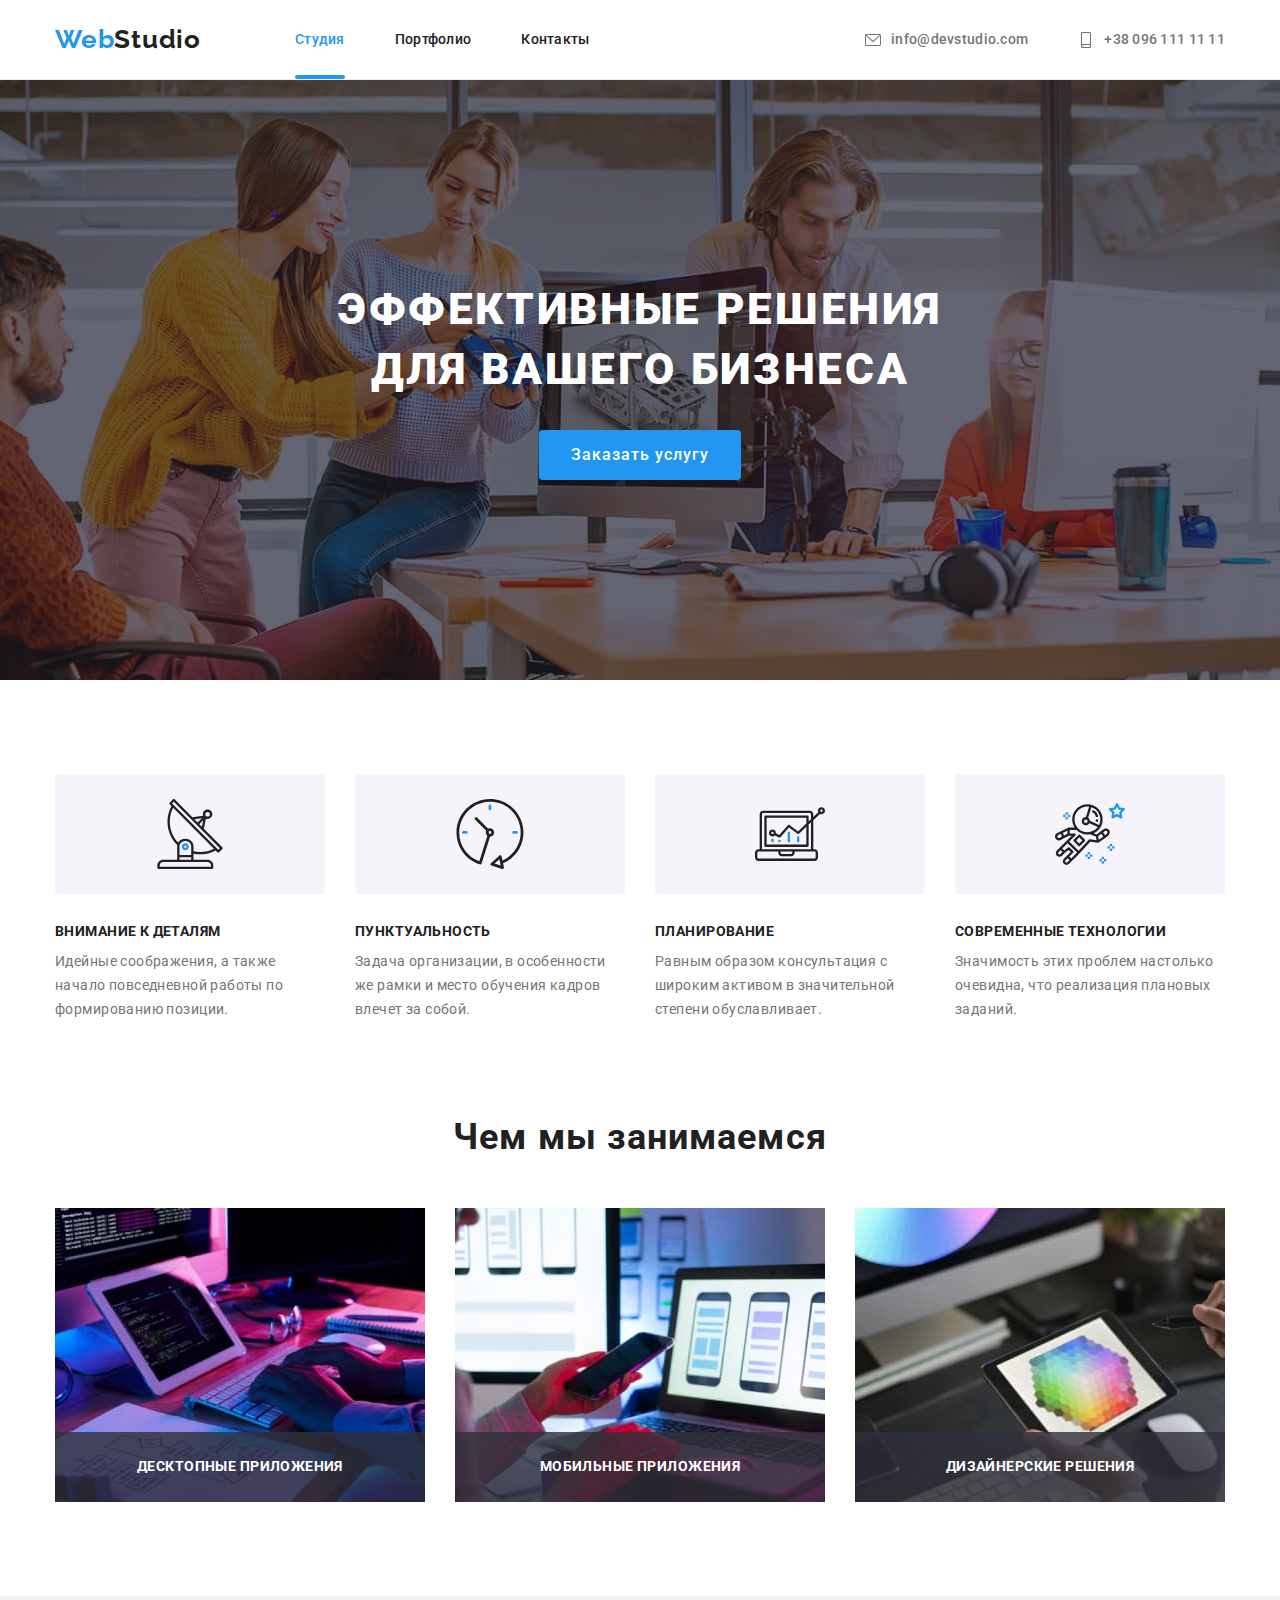
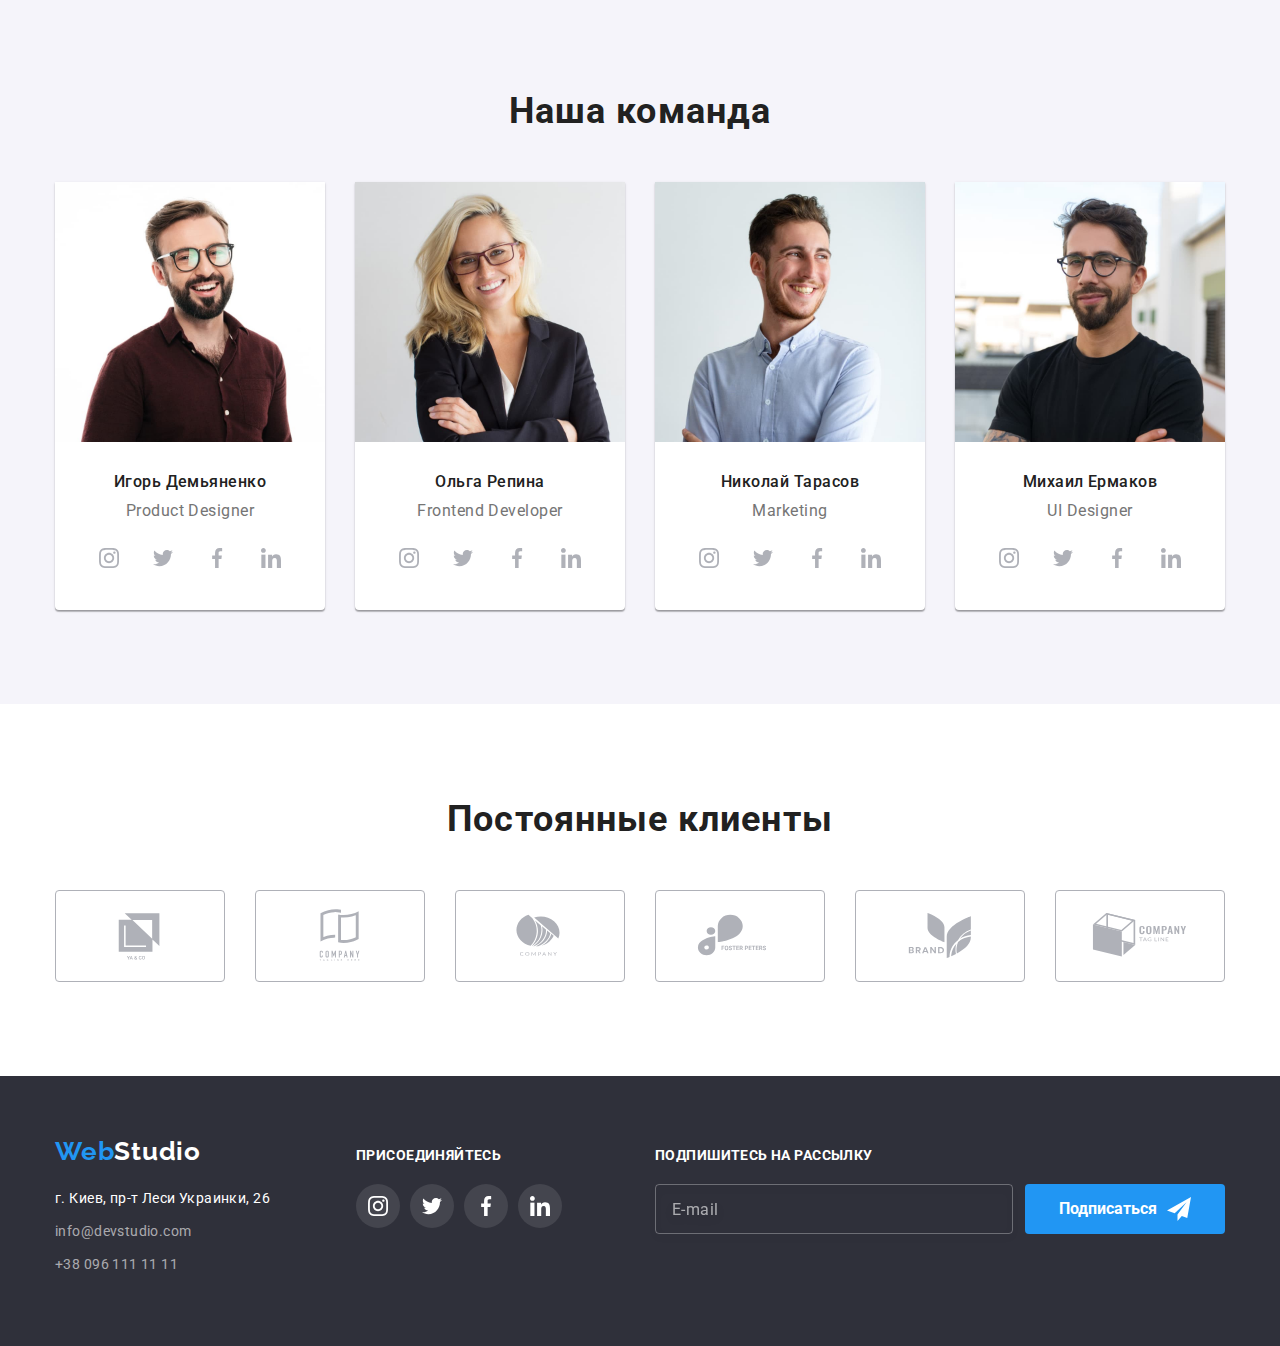
==== index.html @ 705cccad "1" ====
<!DOCTYPE html>
<html lang="ru">
<head>
    <meta charset="UTF-8">
    <meta http-equiv="X-UA-Compatible" content="IE=edge">
    <meta name="viewport" content="width=device-width, initial-scale=1.0">
    <title>Студия</title>
    <link rel="preconnect" href="https://fonts.googleapis.com">
    <link rel="preconnect" href="https://fonts.gstatic.com" crossorigin>
    <link href="https://fonts.googleapis.com/css2?family=Raleway:wght@700&family=Roboto:wght@400;500;700;900&display=swap"
        rel="stylesheet">
        <link rel="stylesheet" href="https://cdnjs.cloudflare.com/ajax/libs/modern-normalize/1.1.0/modern-normalize.css"
            integrity="sha512-Y0MM+V6ymRKN2zStTqzQ227DWhhp4Mzdo6gnlRnuaNCbc+YN/ZH0sBCLTM4M0oSy9c9VKiCvd4Jk44aCLrNS5Q=="
            crossorigin="anonymous" referrerpolicy="no-referrer" />
            <link rel="stylesheet" href="https://cdnjs.cloudflare.com/ajax/libs/animate.css/4.1.1/animate.min.css" />
    <link rel="stylesheet" href="./css/styles.css">
</head>
<body>

 <header>
         <div class="container header-container">
         <div class="header-logo-flx animate__animated animate__rubberBand">
    <a class="header-logo" href="index.html">Web<span class="logo-color-dark">Studio</span></a>
    </div>
    <nav class="header-nav">
     <ul class="menu-list">
  <li class="menu-item">
    <a class="menu-link current" href="index.html">Студия</a>
</li>
<li class="menu-item">
    <a class="menu-link" href="portfolio.html">Портфолио</a>
</li>
<li class="menu-item">
    <a class="menu-link" href="#contacts">Контакты</a>
</li>
</ul>
</nav>

<ul class="contacts-list">
    <li class="contacts-item">
               <a class="contacts-link" href="mailto:info@devstudio.com">
            <svg class="contacts-icon" width="16" height="16">
                <use href="./images/sprite.svg#icon-envelope">
                </use>
            </svg>info@devstudio.com</a></li>
            
    <li class="contacts-item">
        <a class="contacts-link" href="tel:+380961111111">
            <svg class="contacts-icon" width="16" height="16">
                <use href="./images/sprite.svg#icon-smartphone">
                </use>
            </svg>+38 096 111 11 11</a></li>
            
</ul>
</div>      
 </header>   

 <main>
     <section class="solutions">
         <div class="container">
         
         <h1 class="slogan slogan-location">Эффективные решения для вашего бизнеса</h1>
         <button class="index-btn btn"  type="button" data-modal-open>Заказать услугу</button>
    </div>
     </section>
     <section class="section">
         <div class="container">
         <h2 class="advant-title title visually-hidden">Наши преимущества</h2>
         <ul class="advant-list">
             <li class="advant-item between-item">
                 <div class="advant-logo">
                <svg class="advant-icon" width="70" height="70">
                    <use href="./images/sprite.svg#icon-antenna">
                    </use>
                </svg>
                </div>
                 <h3 class="advant-pre-title">Внимание к деталям</h3>
                 <p class="advant-about-text">Идейные соображения, а также начало повседневной работы по формированию позиции.</p>
            </li>
                     <li class="advant-item between-item">
                        <div class="advant-logo">
                            <svg class="advant-icon" width="70" height="70">
                                <use href="./images/sprite.svg#icon-clock">
                                </use>
                            </svg>
                        </div>
                <h3 class="advant-pre-title">Пунктуальность</h3>
                <p class="advant-about-text">Задача организации, в особенности же рамки и место обучения кадров влечет за собой.</p>
            </li>
                  <li class="advant-item between-item">
                    <div class="advant-logo">
                        <svg class="advant-icon" width="70" height="70">
                            <use href="./images/sprite.svg#icon-diagram">
                            </use>
                        </svg>
                    </div>
                <h3 class="advant-pre-title">Планирование</h3>
                <p class="advant-about-text">Равным образом консультация с широким активом в значительной степени обуславливает.</p>
            </li>
                    <li class="advant-item between-item">
                        <div class="advant-logo">
                            <svg class="advant-icon" width="70" height="70">
                                <use href="./images/sprite.svg#icon-astronaut">
                                </use>
                            </svg>
                        </div>
                <h3 class="advant-pre-title">Современные технологии</h3>
                <p class="advant-about-text">Значимость этих проблем настолько очевидна, что реализация плановых заданий.</p>
            </li>
        </ul>
        </div>
     </section>
     <section class="section about">
         <div class="container">
         <h2 class="about-title title">Чем мы занимаемся</h2>
         <ul class="about-list">
        <li class="about-item">
            <div class="about-item-photo">
        <img src="./images/planshet-temniy.jpg" alt="фото1" width="370" height="294">
        <p class="about-item-text">Десктопные приложения</p>
        </div>
            </li>
            <li class="about-item">
                <div class="about-item-photo">
                <img src="./images/nout-telefon.jpg" alt="фото2" width="370" height="294">
                <p class="about-item-text">Мобильные приложения</p>
                </div>
            </li>
            <li class="about-item">
                <div class="about-item-photo">
                <img src="./images/planshet-cvetnoy.jpg" alt="фото3" width="370" height="294">
                <p class="about-item-text">Дизайнерские решения</p>
                </div>
            </li>
   </ul>
</div>
     </section>
     <section class="section team">
         <div class="container">
         <h2 class="title">Наша команда</h2>
         <ul class="team-list">
             <li class="team-item between-item">
                 <img src="./images/igor-demyanenko.jpg" alt="менеджер" width="270" height="260">
                 <div class="team-item-description">
                 <h3 class="manager-name-item">Игорь Демьяненко</h3>
                 <p class="manager-spec-item" lang= en>Product Designer</p>
                 <ul class="team-social social-list">
                   <li class="social-item">
                       <a href="" class="social-link">
                           <svg class="social-icon" width="20" height="20" >
                               <use href= "./images/sprite.svg#icon-instagram">
                               </use>
                           </svg>
                       </a>
                   </li>  
                <li class="social-item">
                    <a href="" class="social-link">
                        <svg class="social-icon" width="20" height="20" >
                            <use href="./images/sprite.svg#icon-twitter">
                            </use>
                        </svg>
                    </a>
                </li>
                <li class="social-item">
                    <a href="" class="social-link">
                        <svg class="social-icon" width="20" height="20">
                            <use href="./images/sprite.svg#icon-facebook">
                            </use>
                        </svg>
                    </a>
                </li>
                <li class="social-item">
                    <a href="" class="social-link">
                        <svg class="social-icon" width="20" height="20">
                            <use href="./images/sprite.svg#icon-linkedin">
                            </use>
                        </svg>
                    </a>
                </li>
                 </ul>
                </div>
             </li>
            <li class="team-item between-item">
                <img src="./images/olga-repina.jpg" alt="менеджер" width="270" height="260">
                <div class="team-item-description">
                <h3 class="manager-name-item">Ольга Репина</h3>
                <p class="manager-spec-item" lang=en>Frontend Developer</p>
                <ul class="team-social social-list">
                    <li class="social-item">
                        <a href="" class="social-link">
                            <svg class="social-icon" width="20" height="20">
                                <use href="./images/sprite.svg#icon-instagram">
                                </use>
                            </svg>
                        </a>
                    </li>
                    <li class="social-item">
                        <a href="" class="social-link">
                            <svg class="social-icon" width="20" height="20">
                                <use href="./images/sprite.svg#icon-twitter">
                                </use>
                            </svg>
                        </a>
                    </li>
                    <li class="social-item">
                        <a href="" class="social-link">
                            <svg class="social-icon" width="20" height="20">
                                <use href="./images/sprite.svg#icon-facebook">
                                </use>
                            </svg>
                        </a>
                    </li>
                    <li class="social-item">
                        <a href="" class="social-link">
                            <svg class="social-icon" width="20" height="20">
                                <use href="./images/sprite.svg#icon-linkedin">
                                </use>
                            </svg>
                        </a>
                    </li>
                </ul>
                </div>
            </li>
            <li class="team-item between-item">
                <img src="./images/nikolai-tarasov.jpg" alt="менеджер" width="270" height="260">
                <div class="team-item-description">
                <h3 class="manager-name-item">Николай Тарасов</h3>
                <p class="manager-spec-item" lang=en>Marketing</p>
                <ul class="team-social social-list">
                    <li class="social-item">
                        <a href="" class="social-link">
                            <svg class="social-icon" width="20" height="20">
                                <use href="./images/sprite.svg#icon-instagram">
                                </use>
                            </svg>
                        </a>
                    </li>
                    <li class="social-item">
                        <a href="" class="social-link">
                            <svg class="social-icon" width="20" height="20">
                                <use href="./images/sprite.svg#icon-twitter">
                                </use>
                            </svg>
                        </a>
                    </li>
                    <li class="social-item">
                        <a href="" class="social-link">
                            <svg class="social-icon" width="20" height="20">
                                <use href="./images/sprite.svg#icon-facebook">
                                </use>
                            </svg>
                        </a>
                    </li>
                    <li class="social-item">
                        <a href="" class="social-link">
                            <svg class="social-icon" width="20" height="20">
                                <use href="./images/sprite.svg#icon-linkedin">
                                </use>
                            </svg>
                        </a>
                    </li>
                </ul>
                </div>
            </li>
            <li class="team-item between-item">
                <img src="./images/mikhail-ermakov.jpg" alt="менеджер" width="270" height="260">
                <div class="team-item-description">
                <h3 class="manager-name-item">Михаил Ермаков</h3>
                <p class="manager-spec-item" lang=en>UI Designer</p>
                <ul class="team-social social-list">
                    <li class="social-item">
                        <a href="" class="social-link ">
                            <svg class="social-icon" width="20" height="20">
                                <use href="./images/sprite.svg#icon-instagram">
                                </use>
                            </svg>
                        </a>
                    </li>
                    <li class="social-item">
                        <a href="" class="social-link ">
                            <svg class="social-icon" width="20" height="20">
                                <use href="./images/sprite.svg#icon-twitter">
                                </use>
                            </svg>
                        </a>
                    </li>
                    <li class="social-item">
                        <a href="" class="social-link ">
                            <svg class="social-icon" width="20" height="20">
                                <use href="./images/sprite.svg#icon-facebook">
                                </use>
                            </svg>
                        </a>
                    </li>
                    <li class="social-item">
                        <a href="" class="social-link ">
                            <svg class="social-icon" width="20" height="20">
                                <use href="./images/sprite.svg#icon-linkedin">
                                </use>
                            </svg>
                        </a>
                    </li>
                </ul>
                </div>
            </li>
         </ul>
        </div>
     </section>
     <section class="section">
         <div class="container">
         <h2 class="permanent-clients">Постоянные клиенты</h2>
         <ul class="client-logo-list">
             <li class="clent-logo-item">
                 <a href="" class="client-link">
            <svg class="client-icon" width="106" height="60">
                <use href="./images/sprite.svg#icon-Logo-1">
                </use>
            </svg>
            </a>
             </li>
            <li class="clent-logo-item">
                <a href="" class="client-link">
                <svg class="client-icon" width="106" height="60">
                    <use href="./images/sprite.svg#icon-Logo-2">
                    </use>
                </svg>
                </a>
            </li>
            <li class="clent-logo-item">
                <a href="" class="client-link">
                <svg class="client-icon" width="106" height="60">
                    <use href="./images/sprite.svg#icon-Logo-3">
                    </use>
                </svg>
                </a>
            </li>
            <li class="clent-logo-item">
                <a href="" class="client-link">
                <svg class="client-icon" width="106" height="60">
                    <use href="./images/sprite.svg#icon-Logo-4">
                    </use>
                </svg>
                </a>
            </li>
            <li class="clent-logo-item">
                <a href="" class="client-link">
                <svg class="client-icon" width="106" height="60">
                    <use href="./images/sprite.svg#icon-Logo-5">
                    </use>
                </svg>
                </a>
            </li>
            <li class="clent-logo-item">
                <a href="" class="client-link">
                <svg class="client-icon" width="106" height="60">
                    <use href="./images/sprite.svg#icon-Logo-6">
                    </use>
                </svg>
                </a>
            </li>
         </ul>

        </div>
     </section>

     <footer class="footer-contacts" id="contacts">
         <div class="container sum">
             <div class="left">
                 <a class="header-logo" href="index.html">Web<span class="logo-color-light">Studio</span></a>
               
        <address>
        <ul class="footer-list">
             <li class="footer-between-item"><a class="footer-adr" href="">г. Киев, пр-т Леси Украинки, 26</a>
             </li>
             <li class="footer-between-item"><a class="footer-mail" href="mailto:info@devstudio.com">info@devstudio.com</a>
             </li>
             <li class="footer-between-item"><a class="footer-tel" href="tel:+380961111111">+38 096 111 11 11</a>
             </li>
             </ul>
            </address>
            </div>

            <div class="right">
                <h2 class="footer-connection">Присоединяйтесь</h2>
            <ul class="footer-social footer-social-list">
                <li class="social-item">
                    <a href="" class="footer-social-link">
                        <svg class="footer-social-icon" width="20" height="20">
                            <use href="./images/sprite.svg#icon-instagram">
                            </use>
                        </svg>
                    </a>
                </li>
                <li class="social-item">
                    <a href="" class="footer-social-link">
                        <svg class="footer-social-icon" width="20" height="20">
                            <use href="./images/sprite.svg#icon-twitter">
                            </use>
                        </svg>
                    </a>
                </li>
                <li class="social-item">
                    <a href="" class="footer-social-link">
                        <svg class="footer-social-icon" width="20" height="20">
                            <use href="./images/sprite.svg#icon-facebook">
                            </use>
                        </svg>
                    </a>
                </li>
                <li class="social-item">
                    <a href="" class="footer-social-link">
                        <svg class="footer-social-icon" width="20" height="20">
                            <use href="./images/sprite.svg#icon-linkedin">
                            </use>
                        </svg>
                    </a>
                </li>
            </ul>
        </div>
            
        
        
            <form action="" class="footer-form">
                <div class="footer-form-section">
                    <label class="footer-form-header" for="email">Подпишитесь на рассылку</label>
                    <input type="email" class="footer-form-input" name="email" id="email" placeholder="E-mail">
                </div>
                <button class="footer-form-button" type="submit">Подписаться</button>
            
                
            </form>
        
        
        </div>
        </footer>
        <div class="backdrop is-hidden" data-modal>
            <div class="modal">
                <button  type="button" class="modal-btn" data-modal-close>
                    <svg class="modal-close-icon" width="18" height="18">
                        <use href="./images/sprite.svg#icon-cross">
                        </use>
                    </svg>
                </button>
                <form action="" class="modal-form">
                    <p class="modal-form-head">Оставьте свои данные, мы вам перезвоним</p>
                    <label  class="modal-form-field">Имя
                        <span class="modal-form-item">
                            <input type="text" class="modal-form-input" name="user-name">
                            <svg class="modal-form-icon" width="18" height="18">
                                <use href="./images/sprite.svg#icon-person-form">
                                </use>
                            </svg>
                        </span>
                    </label>
                    <label  class="modal-form-field">Телефон
                        <span class="modal-form-item">                            
                        <input type="tel" class="modal-form-input" name="user-tel">
                        <svg class="modal-form-icon" width="18" height="18">
                            <use href="./images/sprite.svg#icon-phone-form">
                            </use>
                        </svg>
                        </span>
                    </label>
                    <label  class="modal-form-field">Почта
                        <span class="modal-form-item">                       
                        <input type="email" class="modal-form-input" name="user-email">
                        <svg class="modal-form-icon" width="18" height="18">
                            <use href="./images/sprite.svg#icon-email-form">
                            </use>
                        </svg>
                        </span>
                    </label>
                    <label  class="modal-form-field">Комментарий<textarea  class="modal-form-message" name="user-message" placeholder="Введите текст"></textarea>
                    </label>

                    <input type="checkbox" id="accept-policy" class="modal-form-chbox visually-hidden">
                    <label for="accept-policy" class="modal-form-chbox-label">Соглашаюсь с рассылкой и принимаю&nbsp<a href="#" class="">Условия договора</a> </label>

                    <button class="modal-form-button " type="submit">Отправить</button>
                    
                </form>
            </div>
        </div>
       
         </main>
<script src="./js/modal.js"></script>
</body>

</html>
---- css/styles.css ----
:root {
  --first-text-color: #212121;
  --second-text-color: #757575;
  --third-text-color: #ffffff;
  --accent-text-color: #2196f3;
}

p,
h1,
h2,
h3,
h4,
h5,
h6 {
  margin: 0;
}

ul {
  list-style: none;
  margin: 0;
  padding: 0;
}
a {
  text-decoration: none;
}
img {
  display: block;
  max-width: 100%;
  height: auto;
}
body {
  font-family: 'Roboto', sans-serif;
  color: var(--first-text-color);
}
address {
  margin-top: 20px;
  font-style: normal;
}

header {
  width: 100%;
  height: 80px;
  border-bottom: 1px solid #ececec;
  display: flex;
}
.portfolio-dist {
  padding-bottom: 94px 0;
}
.container {
  width: 1200px;
  padding-left: 15px;
  padding-right: 15px;
  margin: 0 auto;
}
.section {
  padding: 94px 0;
}

.filtr-btn {
  background: #f5f4fa;
  border-radius: 4px;
}

.menu-link {
  font-weight: 500;
  font-size: 14px;
  line-height: 1.14;
  letter-spacing: 0.02em;
  color: inherit;
  position: relative;
  transition: color 250ms cubic-bezier(0.4, 0, 0.2, 1);
}
.current {
  color: var(--accent-text-color);
}
.menu-link.current::after {
  content: '';
  position: absolute;
  left: 0;
  bottom: -32px;
  display: block;
  width: 100%;
  height: 4px;
  border-radius: 2px;
  background-color: var(--accent-text-color);
}
.menu-link:hover,
.menu-link:focus {
  color: var(--accent-text-color);
}
.header-container {
  display: flex;
  align-items: center;
}
.header-logo-flx {
  display: flex;
  margin-right: 94px;
}

.header-logo {
  font-family: Raleway, sans-serif;
  font-weight: 700;
  font-size: 26px;
  line-height: 1.19;
  letter-spacing: 0.03em;
  color: var(--accent-text-color);
}
.logo-color-dark {
  color: var(--first-text-color);
}
.logo-color-light {
  color: var(--third-text-color);
}

.menu-list {
  display: flex;
}
.menu-item:not(:last-child) {
  margin-right: 50px;
}

.contacts-item:not(:last-child) {
  margin-right: 50px;
}

.contacts-icon {
  fill: var(--second-text-color);
  margin-right: 10px;
  transition: fill 250ms cubic-bezier(0.4, 0, 0.2, 1);
}

.contacts-list {
  display: flex;
  margin-left: auto;
}
.contacts-link {
  display: flex;
  align-items: center;
  font-weight: 500;
  font-size: 14px;
  line-height: 1.14;
  letter-spacing: 0.02em;

  color: var(--second-text-color);
  transition: color 250ms cubic-bezier(0.4, 0, 0.2, 1);
}
.contacts-link:hover,
.contacts-link:focus {
  color: var(--accent-text-color);
}
.contacts-link:hover .contacts-icon,
.contacts-link:focus .contacts-icon {
  fill: var(--accent-text-color);
}

.btn {
  font-family: inherit;
  font-weight: 500;
  font-size: 16px;
  line-height: 1.87;
  letter-spacing: 0.06em;
  cursor: pointer;
  border: transparent;
}

/* .btn:hover,
.btn:focus {
  color: var(--third-text-color);
  box-shadow: 0px 4px 4px rgba(0, 0, 0, 0.15);
} */

.solutions {
  margin-left: auto;
  margin-right: auto;
  max-width: 1600px;
  background-color: #2f303a;
  padding-top: 200px;
  padding-bottom: 200px;
  background-color: #2f303a;
  background-image: linear-gradient(
      rgba(47, 48, 58, 0.4),
      rgba(47, 48, 58, 0.4)
    ),
    url(../images/main-photo.jpg);
  background-repeat: no-repeat;
  background-size: cover;
  background-position: center;
}
.slogan {
  width: 696px;
  height: 120px;
  margin-right: auto;
  margin-left: auto;
  font-weight: 900;
  font-size: 44px;
  line-height: 1.36;
  text-align: center;
  letter-spacing: 0.06em;
  text-transform: uppercase;

  color: var(--third-text-color);
  margin-bottom: 30px;
}

.index-btn {
  display: block;
  min-width: 200px;
  height: 50px;
  padding: 10px 32px;
  color: var(--third-text-color);
  background: var(--accent-text-color);
  border-radius: 4px;
  margin: 0 auto;
  transition: background-color 250ms cubic-bezier(0.4, 0, 0.2, 1);
}
.index-btn:hover,
.index-btn:focus {
  background-color: #188ce8;
  box-shadow: 0px 4px 4px rgba(0, 0, 0, 0.15);
}
.title {
  font-size: 36px;
  line-height: 1.17;
  text-align: center;
  letter-spacing: 0.03em;
  color: var(--first-text-color);
}

.advant-list {
  display: flex;
}
.advant-logo {
  width: 270px;
  height: 120px;
  background-color: #f5f4fa;
  border-radius: 4px;
  display: flex;
  justify-content: center;
  align-items: center;
  margin-bottom: 30px;
}
.advant-item {
  width: 270px;
}
.between-item:not(:last-child) {
  margin-right: 30px;
}
.advant-pre-title {
  font-weight: 700;
  font-size: 14px;
  line-height: 1.14;
  letter-spacing: 0.03em;
  text-transform: uppercase;
  color: var(--first-text-color);
  margin-bottom: 10px;
}
.advant-about-text {
  font-size: 14px;
  line-height: 1.71;
  letter-spacing: 0.03em;

  color: var(--second-text-color);
}
.about {
  padding-top: 0;
}
.title {
  margin-bottom: 50px;
}
.about-title {
  margin-bottom: 50px;
}
.about-list {
  display: flex;
}
.about-item:not(:last-child) {
  margin-right: 30px;
}
.team {
  background-color: #f5f4fa;
}
.team-item {
  background: #ffffff;
  box-shadow: 0px 1px 3px rgba(0, 0, 0, 0.12), 0px 1px 1px rgba(0, 0, 0, 0.14),
    0px 2px 1px rgba(0, 0, 0, 0.2);
  border-radius: 0px 0px 4px 4px;
}
.about-item-photo {
  position: relative;
}
.about-item-text {
  position: absolute;
  left: 0;
  bottom: 0;
  font-weight: 700;
  font-size: 14px;
  line-height: 1.14;
  letter-spacing: 0.03em;
  text-transform: uppercase;
  text-align: center;
  color: var(--third-text-color);
  background-color: rgba(47, 48, 58, 0.8);
  width: 100%;
  height: 70px;
  display: flex;
  align-items: center;
  justify-content: center;
}
.team-list {
  display: flex;
}
.team-item-description {
  padding-top: 30px;
  padding-bottom: 30px;
}
.manager-name-item {
  font-weight: 500;
  font-size: 16px;
  line-height: 1.19;
  text-align: center;
  letter-spacing: 0.03em;

  color: var(--first-text-color);
  margin-bottom: 10px;
}

.manager-spec-item {
  font-size: 16px;
  line-height: 1.19;
  text-align: center;
  letter-spacing: 0.03em;

  color: var(--second-text-color);
  margin-bottom: 16px;
}

.social-item {
  width: 44px;
  height: 44px;
  margin-right: 10px;
}
.social-item:last-child {
  margin-right: 0px;
}
.social-icon {
  fill: #afb1b8;
  transition: fill 250ms cubic-bezier(0.4, 0, 0.2, 1);
}
.social-link:hover,
.social-link:focus {
  background-color: var(--accent-text-color);
}
.social-link:hover .social-icon,
.social-link:focus .social-icon {
  fill: var(--third-text-color);
}
.social-link {
  width: 100%;
  height: 100%;
  background-color: var(--third-text-color);
  border-radius: 50%;
  display: flex;
  align-items: center;
  justify-content: center;
  transition: background-color 250ms cubic-bezier(0.4, 0, 0.2, 1);
}

.social-list {
  display: flex;
  justify-content: center;
}
.footer-contacts {
  background-color: #2f303a;
  padding-top: 60px;
  padding-bottom: 60px;
}

.footer-adr {
  font-size: 14px;
  line-height: 1.71;
  letter-spacing: 0.03em;

  color: var(--third-text-color);
}
.footer-mail,
.footer-tel {
  font-size: 14px;
  line-height: 1.71;
  letter-spacing: 0.03em;
  color: rgba(255, 255, 255, 0.6);
}
.footer-between-item {
  margin-bottom: 9px;
}
.portfolio-project-name {
  font-weight: 700;
  font-size: 18px;
  line-height: 2;
  letter-spacing: 0.06em;

  color: var(--first-text-color);
}
.portfolio-project-type {
  font-size: 16px;
  line-height: 1.87;
  letter-spacing: 0.03em;

  color: var(--second-text-color);
}
.visually-hidden {
  position: absolute;
  white-space: nowrap;
  width: 1px;
  height: 1px;
  overflow: hidden;
  border: 0;
  padding: 0;
  clip: rect(0 0 0 0);
  clip-path: inset(50%);
  margin: -1px;
}
.filtr-list {
  display: flex;
  justify-content: center;
  margin-bottom: 50px;
}
.filtr-item:not(:last-child) {
  margin-right: 8px;
}
.filtr-btn {
  padding-top: 6px;
  padding-bottom: 6px;
  background: F5F4FA;
  border-radius: 4px;
  padding-left: 22px;
  padding-right: 22px;
  transition: box-shadow 250ms cubic-bezier(0.4, 0, 0.2, 1),
    color 250ms cubic-bezier(0.4, 0, 0.2, 1),
    background-color 250ms cubic-bezier(0.4, 0, 0.2, 1);
}
.filtr-btn:hover,
.filtr-btn:focus {
  color: var(--third-text-color);
  background-color: var(--accent-text-color);
  box-shadow: 0px 3px 1px rgba(0, 0, 0, 0.1), 0px 1px 2px rgba(0, 0, 0, 0.08),
    0px 2px 2px rgba(0, 0, 0, 0.12);
}

.portfolio {
  display: flex;
  flex-wrap: wrap;
  margin-left: -30px;
  margin-bottom: -30px;
}
.portfolio-item {
  /* position: relative; */
  flex-basis: calc(100% / 3 - 30px);
  margin-left: 30px;
  margin-bottom: 30px;
}
.portfolio-item-description {
  padding-top: 20px;
  padding-left: 24px;
  padding-bottom: 20px;
  border-bottom: 1px solid #eeeeee;
  border-left: 1px solid #eeeeee;
  border-right: 1px solid #eeeeee;
}
.portfolio-link-photo {
  position: relative;
  overflow: hidden;
}
.portfolio-link-text {
  position: absolute;
  top: 0;
  left: 0;
  /* font-style: normal;
  font-weight: normal; */
  font-size: 18px;
  line-height: 1.6;
  letter-spacing: 0.03em;
  color: var(--third-text-color);

  background: rgba(33, 150, 243, 0.9);
  padding: 63px 24px;
  transform: translateY(100%);
  transition: transform 250ms cubic-bezier(0.4, 0, 0.2, 1);
}

.permanent-clients {
  font-weight: 700;
  font-size: 36px;
  line-height: 1.17;
  text-align: center;
  letter-spacing: 0.03em;
  margin-bottom: 50px;
}

.clent-logo-item:not(:last-child) {
  margin-right: 30px;
}
.client-link {
  display: flex;
  width: 170px;
  height: 92px;
  border-radius: 4px;
  border: 1px rgba(175, 177, 184, 1) solid;
  justify-content: center;
  align-items: center;
  transition: border-color 250ms cubic-bezier(0.4, 0, 0.2, 1);
}
.client-logo-list {
  display: flex;
}
.client-icon {
  fill: #afb1b8;
  transition: fill 250ms cubic-bezier(0.4, 0, 0.2, 1);
}
.client-link:hover,
.client-link:focus {
  border-color: var(--accent-text-color);
}
.client-link:hover .client-icon,
.client-link:focus .client-icon {
  fill: var(--accent-text-color);
}
.footer-connection {
  font-weight: bold;
  font-size: 14px;
  line-height: 1.14;
  letter-spacing: 0.03em;
  text-transform: uppercase;

  color: var(--third-text-color);

  margin-bottom: 20px;
}

.footer-social-link {
  width: 100%;
  height: 100%;
  background-color: rgba(255, 255, 255, 0.1);
  border-radius: 50%;
  display: flex;
  align-items: center;
  justify-content: center;
  transition: background-color 250ms cubic-bezier(0.4, 0, 0.2, 1);
}
.footer-social-icon {
  fill: var(--third-text-color);
}
.footer-social-link:hover,
.footer-social-link:focus {
  background-color: var(--accent-text-color);
}
.footer-social-link:hover .footer-social-icon,
.footer-social-link:focus .footer-social-icon {
  fill: var(--third-text-color);
}

.log {
  display: flex;
  margin-bottom: 20px;
}

.footer-social-list {
  display: flex;
  justify-content: center;
}
.sum {
  display: flex;
  align-items: baseline;
}
.left {
  flex-grow: 1;
  margin-right: 70px;
}
.right {
  margin-right: 93px;
}
.portfolio-link {
  display: block;
  transition: box-shadow 250ms cubic-bezier(0.4, 0, 0.2, 1);
}
.portfolio-link:hover,
.portfolio-link:focus {
  box-shadow: 0px 1px 1px rgba(0, 0, 0, 0.12), 0px 4px 4px rgba(0, 0, 0, 0.06),
    1px 4px 6px rgba(0, 0, 0, 0.16);
}
.portfolio-link:hover .portfolio-link-text,
.portfolio-link:focus .portfolio-link-text {
  transform: translateY(0);
}
.backdrop {
  position: fixed;
  width: 100vw;
  height: 100vh;
  top: 0;
  background-color: rgba(0, 0, 0, 0.2);
  opacity: 1;
  transition: opacity 250ms cubic-bezier(0.4, 0, 0.2, 1);
}

.modal {
  position: absolute;
  padding: 40px;
  width: 528px;
  height: 581px;
  left: 50%;
  top: 50%;
  transform: translate(-50%, -50%) scale(1);
  transition: transform 250ms cubic-bezier(0.4, 0, 0.2, 1);

  background: #ffffff;
  box-shadow: 0px 1px 3px rgba(0, 0, 0, 0.12), 0px 1px 1px rgba(0, 0, 0, 0.14),
    0px 2px 1px rgba(0, 0, 0, 0.2);
  border-radius: 4px;
}
.backdrop.is-hidden .modal {
  transform: translate(-50%, -50%) scale(0.9);
}

.modal-btn {
  border: 1px solid #757575;
  background-color: transparent;
  width: 30px;
  height: 30px;
  border-radius: 50%;
  position: absolute;
  top: 8px;
  right: 8px;
  display: flex;
  align-items: center;
  justify-content: center;
  cursor: pointer;
}
.modal-btn:hover,
.modal-btn:focus {
  fill: var(--accent-text-color);
}
.modal-close-icon {
  transition: fill 250ms cubic-bezier(0.4, 0, 0.2, 1);
}
.backdrop.is-hidden {
  visibility: hidden;
  opacity: 0;
  pointer-events: none;
}
.modal-form-head {
  font-weight: bold;
  font-size: 20px;
  line-height: 23px;
  text-align: center;
  letter-spacing: 0.03em;

  color: var(--first-text-color);
  margin-bottom: 12px;
}
.modal-form {
  display: flex;
  flex-direction: column;
}
.modal-form-field {
  font-size: 12px;
  line-height: 14px;
  letter-spacing: 0.01em;

  color: var(--second-text-color);
  margin-bottom: 10px;
}
.modal-form-message:focus {
  outline: none;
  border-color: var(--accent-text-color);
}
.modal-form-item {
  position: relative;
  display: block;
  margin-top: 6px;
}
.modal-form-input {
  padding-left: 30px;
  width: 100%;
  height: 40px;
  border: 1px solid rgba(33, 33, 33, 0.2);
  border-radius: 4px;
  transition: border-color 250ms cubic-bezier(0.4, 0, 0.2, 1);
}
.modal-form-input:focus {
  outline: none;
  border-color: var(--accent-text-color);
}
.modal-form-input:focus + .modal-form-icon {
  fill: var(--accent-text-color);
}
.modal-form-message {
  display: block;
  padding: 12px 16px;
  height: 120px;
  width: 100%;
  border: 1px solid rgba(33, 33, 33, 0.2);
  border-radius: 4px;
  resize: none;
  margin-top: 6px;
  transition: border-color 250ms cubic-bezier(0.4, 0, 0.2, 1);
}
.modal-form-message::placeholder {
  font-size: 14px;
  line-height: 1.14;
  letter-spacing: 0.01em;
  color: rgba(117, 117, 117, 0.5);
}
.modal-form-button {
  display: block;
  width: 200px;
  height: 50px;
  margin: 0 auto;
  background: var(--accent-text-color);

  border: transparent;
  border-radius: 4px;
  color: var(--third-text-color);
  cursor: pointer;
  transition: background-color 250ms cubic-bezier(0.4, 0, 0.2, 1),
    box-shadow 250ms cubic-bezier(0.4, 0, 0.2, 1);
}
.modal-form-button:hover,
.modal-form-button:focus {
  background-color: #188ce8;
  box-shadow: 0px 4px 4px rgba(0, 0, 0, 0.15);
}
.modal-form-icon {
  position: absolute;
  display: block;
  left: 12px;
  top: 50%;
  transform: translateY(-50%);
  transition: fill 250ms cubic-bezier(0.4, 0, 0.2, 1);
}
.modal-form-chbox-label {
  display: flex;
  margin-bottom: 30px;
  font-size: 14px;
  line-height: 1.71;
  /* identical to box height, or 171% */

  letter-spacing: 0.03em;
  justify-content: center;
  align-items: center;
  cursor: pointer;
}
.modal-form-chbox-label::before {
  display: block;
  content: '';
  width: 18px;
  height: 17px;
  border: 2px solid #212121;
  /* border-color: transparent; */
  cursor: pointer;
  border-radius: 2px;
  margin-right: 7px;
}
.modal-form-chbox:checked + .modal-form-chbox-label::before {
  background-image: url(../images/icon-check.svg);
  background-repeat: no-repeat;
  background-size: cover;
  background-position: center;
}
.footer-form-header {
  font-weight: bold;
  font-size: 14px;
  line-height: 1.14;
  letter-spacing: 0.03em;
  text-transform: uppercase;

  color: var(--third-text-color);
  margin-bottom: 20px;
}
.footer-form {
  display: flex;
  align-items: flex-end;
}
.footer-form-section {
  display: flex;
  flex-direction: column;
  margin-right: 12px;
}
.footer-form-input {
  padding: 15px 16px;
  width: 358px;
  height: 50px;
  color: var(--third-text-color);
  border: 1px solid rgba(255, 255, 255, 0.3);
  filter: drop-shadow(0px 4px 4px rgba(0, 0, 0, 0.15));
  border-radius: 4px;
  background-color: inherit;
}
.footer-form-input::placeholder {
  font-size: 16px;
  line-height: 1.25;
  letter-spacing: 0.03em;

  color: rgba(255, 255, 255, 0.6);
}
.footer-form-button {
  display: flex;
  align-items: center;
  justify-content: center;
  width: 200px;
  height: 50px;
  margin: 0 auto;
  font-weight: bold;
  font-size: 16px;
  line-height: 2;
  background-color: var(--accent-text-color);
  border: transparent;
  border-radius: 4px;
  color: var(--third-text-color);
  /* background-image: url(../images/icon-send.svg);
  background-repeat: no-repeat; */
  cursor: pointer;
  transition: background-color 250ms cubic-bezier(0.4, 0, 0.2, 1);
}
.footer-form-button::after {
  content: '';
  background-image: url(../images/icon-send.svg);
  width: 24px;
  height: 24px;
  margin: 0 0 0 10px;
}
.footer-form-button:hover {
  background-color: #188ce8;
}
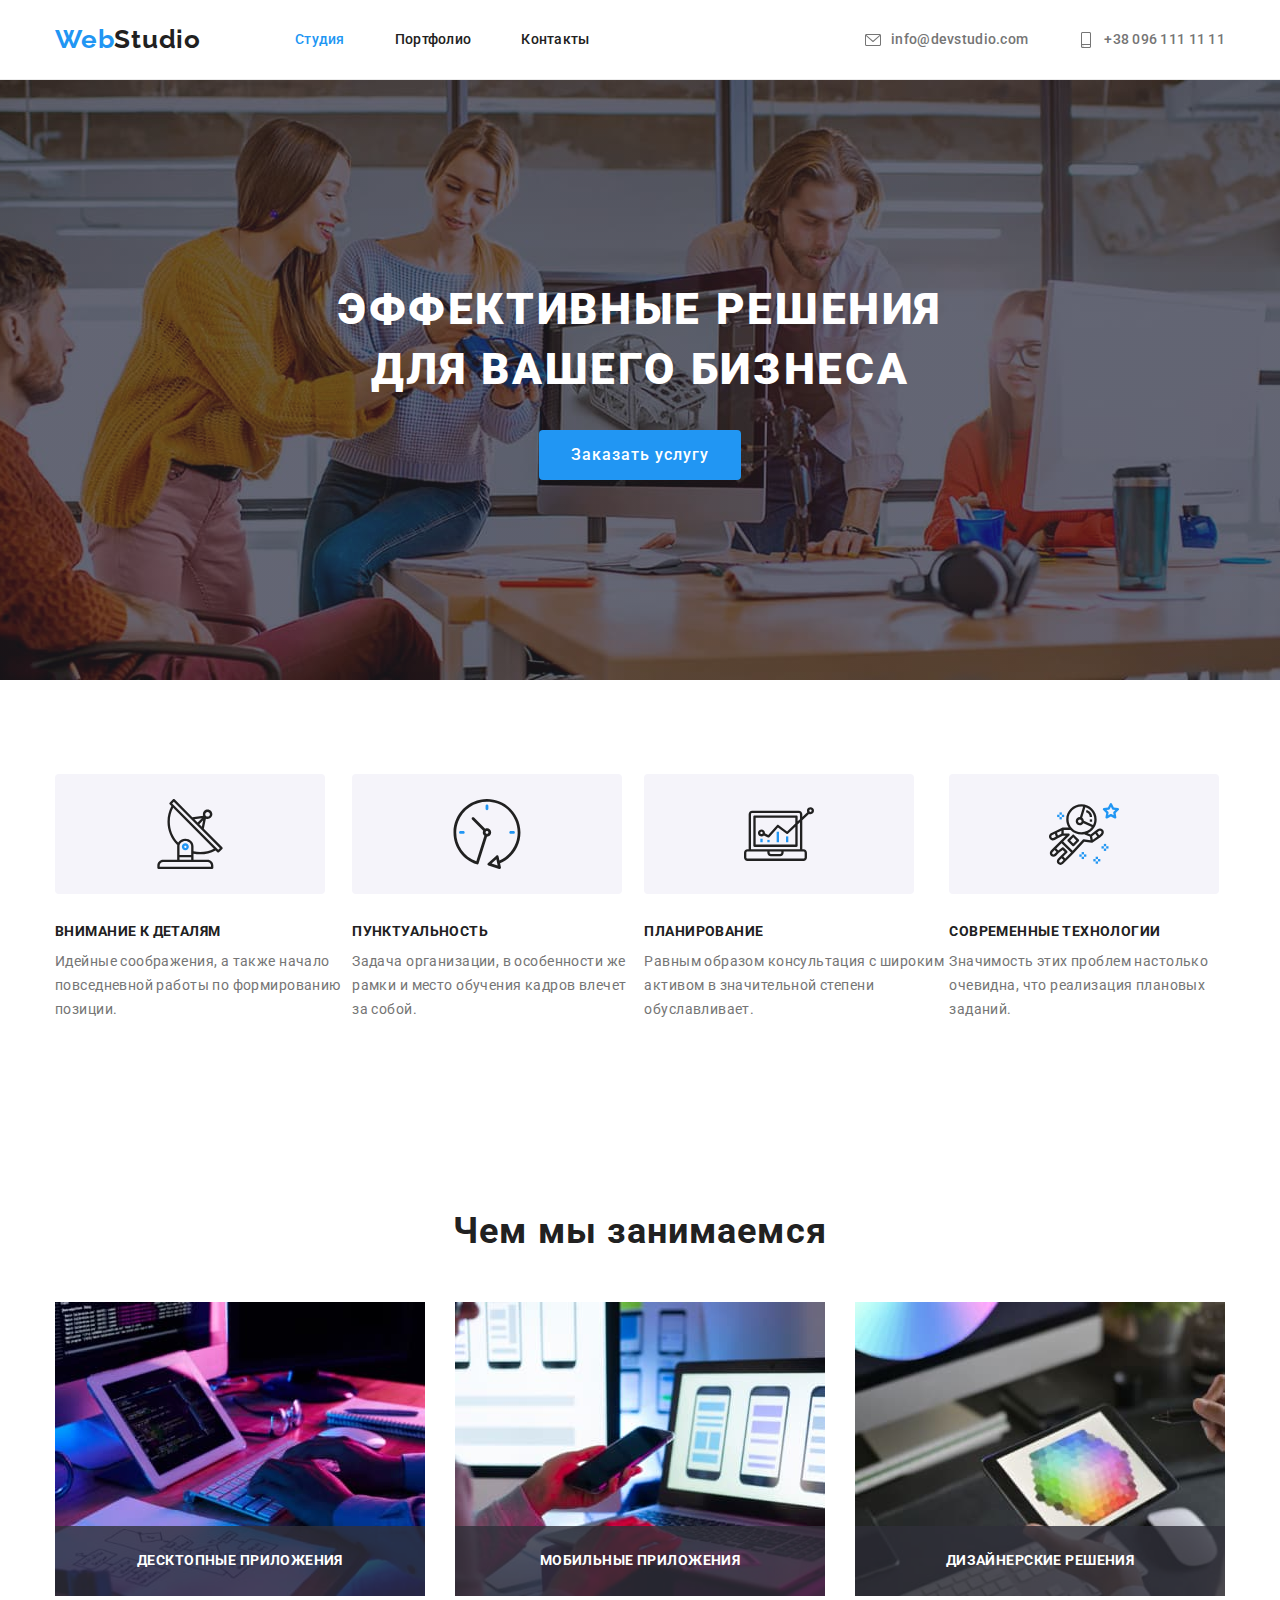
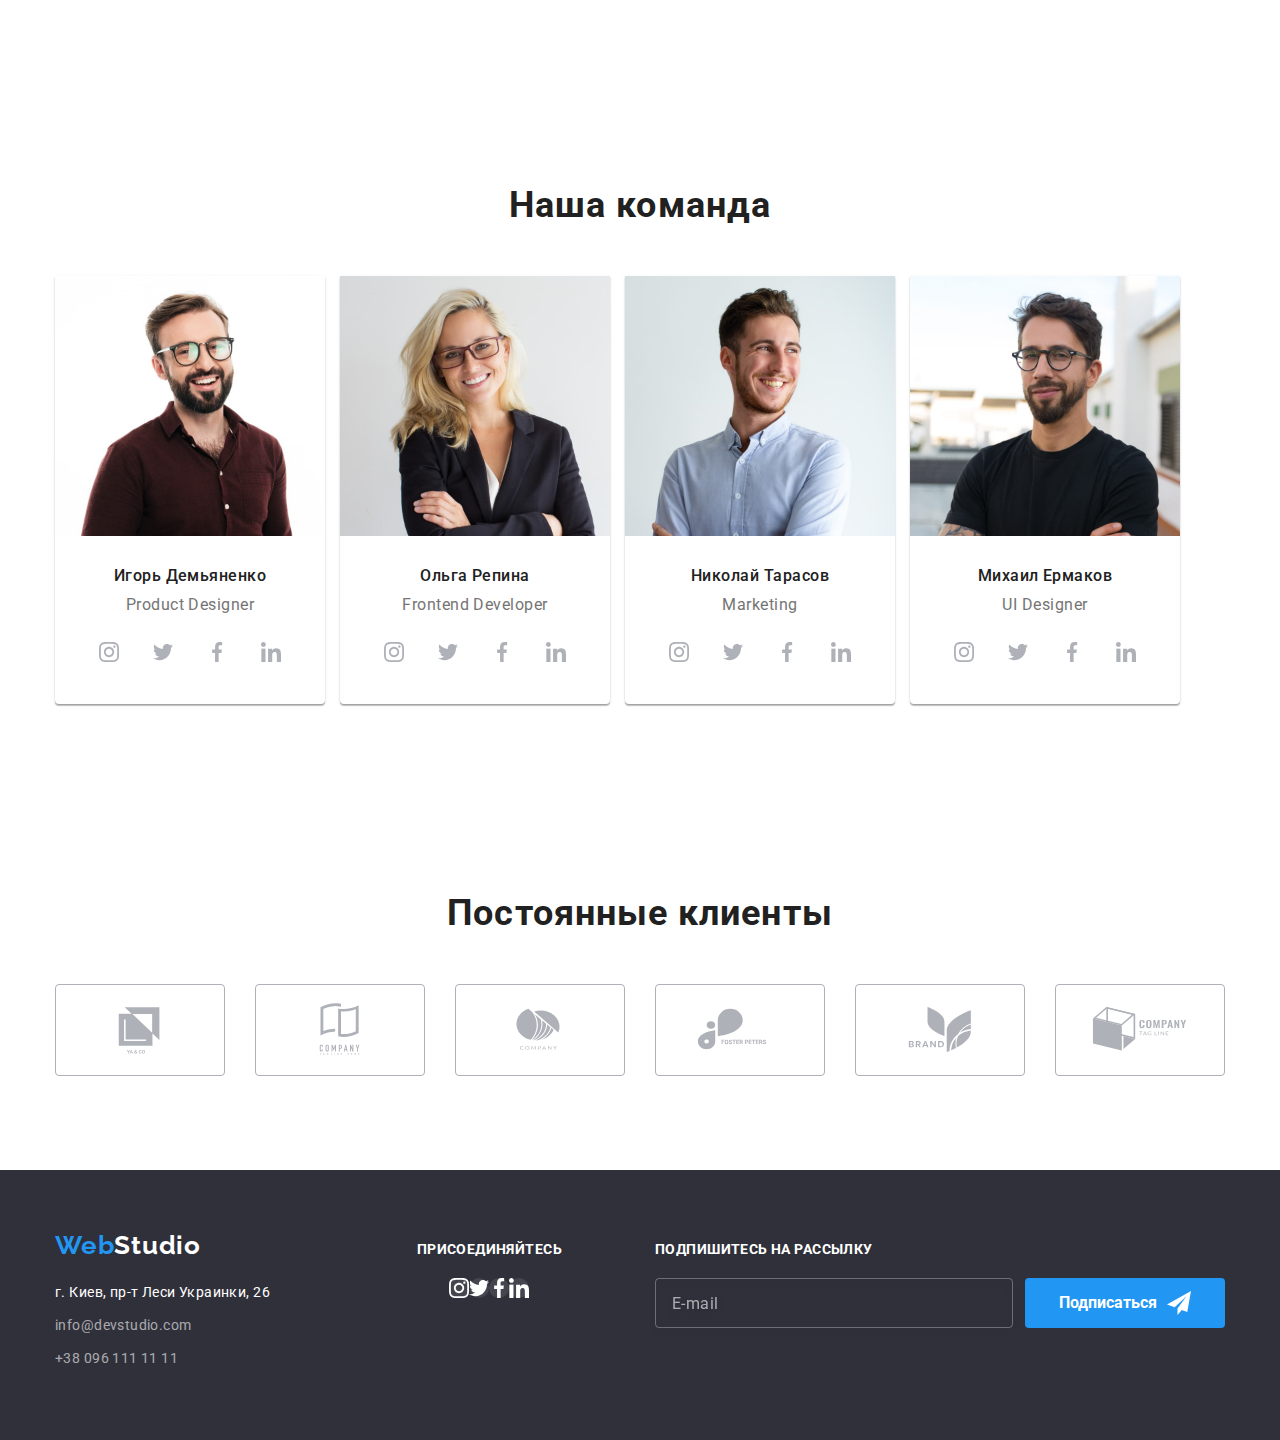
==== commit 256bbbca: "1" ====
--- a/index.html
+++ b/index.html
@@ -17,36 +17,35 @@
 </head>
 <body>
 
- <header>
-         <div class="container header-container">
-         <div class="header-logo-flx animate__animated animate__rubberBand">
-    <a class="header-logo" href="index.html">Web<span class="logo-color-dark">Studio</span></a>
-    </div>
+ <header class="header">
+    <div class="container container__header">
+    <a class="logo logo__header" href="index.html">Web<span class="logo__dark">Studio</span></a>
+    
     <nav class="header-nav">
-     <ul class="menu-list">
-  <li class="menu-item">
-    <a class="menu-link current" href="index.html">Студия</a>
+<ul class="menu">
+  <li class="menu__item">
+    <a class="menu__link menu__link--current" href="index.html">Студия</a> 
 </li>
-<li class="menu-item">
-    <a class="menu-link" href="portfolio.html">Портфолио</a>
+<li class="menu__item">
+    <a class="menu__link" href="portfolio.html">Портфолио</a>
 </li>
-<li class="menu-item">
-    <a class="menu-link" href="#contacts">Контакты</a>
+<li class="menu__item">
+    <a class="menu__link" href="#contacts">Контакты</a>
 </li>
 </ul>
 </nav>
 
-<ul class="contacts-list">
-    <li class="contacts-item">
-               <a class="contacts-link" href="mailto:info@devstudio.com">
-            <svg class="contacts-icon" width="16" height="16">
+<ul class="contacts">
+    <li class="contacts__item">
+               <a class="contacts__link" href="mailto:info@devstudio.com">
+            <svg class="contacts__icon" width="16" height="16">
                 <use href="./images/sprite.svg#icon-envelope">
                 </use>
             </svg>info@devstudio.com</a></li>
             
-    <li class="contacts-item">
-        <a class="contacts-link" href="tel:+380961111111">
-            <svg class="contacts-icon" width="16" height="16">
+    <li class="contacts__item">
+        <a class="contacts__link" href="tel:+380961111111">
+            <svg class="contacts__icon" width="16" height="16">
                 <use href="./images/sprite.svg#icon-smartphone">
                 </use>
             </svg>+38 096 111 11 11</a></li>
@@ -59,119 +58,119 @@
      <section class="solutions">
          <div class="container">
          
-         <h1 class="slogan slogan-location">Эффективные решения для вашего бизнеса</h1>
-         <button class="index-btn btn"  type="button" data-modal-open>Заказать услугу</button>
+         <h1 class="solutions__slogan">Эффективные решения для вашего бизнеса</h1>
+         <button class="btn__solution btn"  type="button" data-modal-open>Заказать услугу</button>
     </div>
      </section>
      <section class="section">
          <div class="container">
-         <h2 class="advant-title title visually-hidden">Наши преимущества</h2>
-         <ul class="advant-list">
-             <li class="advant-item between-item">
-                 <div class="advant-logo">
-                <svg class="advant-icon" width="70" height="70">
+         <h2 class="section__title visually-hidden">Наши преимущества</h2>
+         <ul class="advantages">
+             <li class="advantages__item" width="270">
+                 <div class="advantages__logo">
+                <svg class="advantages__icon" width="70" height="70">
                     <use href="./images/sprite.svg#icon-antenna">
                     </use>
                 </svg>
                 </div>
-                 <h3 class="advant-pre-title">Внимание к деталям</h3>
-                 <p class="advant-about-text">Идейные соображения, а также начало повседневной работы по формированию позиции.</p>
-            </li>
-                     <li class="advant-item between-item">
-                        <div class="advant-logo">
-                            <svg class="advant-icon" width="70" height="70">
+                 <h3 class="advantages__title">Внимание к деталям</h3>
+                 <p class="advantages__text">Идейные соображения, а также начало повседневной работы по формированию позиции.</p>
+            </li>
+                    <li class="advantages__item" width="270">
+                        <div class="advantages__logo">
+                            <svg class="advantages__icon" width="70" height="70">
                                 <use href="./images/sprite.svg#icon-clock">
                                 </use>
                             </svg>
                         </div>
-                <h3 class="advant-pre-title">Пунктуальность</h3>
-                <p class="advant-about-text">Задача организации, в особенности же рамки и место обучения кадров влечет за собой.</p>
-            </li>
-                  <li class="advant-item between-item">
-                    <div class="advant-logo">
-                        <svg class="advant-icon" width="70" height="70">
+                <h3 class="advantages__title">Пунктуальность</h3>
+                <p class="advantages__text">Задача организации, в особенности же рамки и место обучения кадров влечет за собой.</p>
+            </li>
+                <li class="advantages__item" width="270">
+                    <div class="advantages__logo">
+                        <svg class="advantages__icon" width="70" height="70">
                             <use href="./images/sprite.svg#icon-diagram">
                             </use>
                         </svg>
                     </div>
-                <h3 class="advant-pre-title">Планирование</h3>
-                <p class="advant-about-text">Равным образом консультация с широким активом в значительной степени обуславливает.</p>
-            </li>
-                    <li class="advant-item between-item">
-                        <div class="advant-logo">
-                            <svg class="advant-icon" width="70" height="70">
+                <h3 class="advantages__title">Планирование</h3>
+                <p class="advantages__text">Равным образом консультация с широким активом в значительной степени обуславливает.</p>
+            </li>
+                    <li class="advantages__item" width="270">
+                        <div class="advantages__logo">
+                            <svg class="advantages__icon" width="70" height="70">
                                 <use href="./images/sprite.svg#icon-astronaut">
                                 </use>
                             </svg>
                         </div>
-                <h3 class="advant-pre-title">Современные технологии</h3>
-                <p class="advant-about-text">Значимость этих проблем настолько очевидна, что реализация плановых заданий.</p>
+                <h3 class="advantages__title">Современные технологии</h3>
+                <p class="advantages__text">Значимость этих проблем настолько очевидна, что реализация плановых заданий.</p>
             </li>
         </ul>
         </div>
      </section>
-     <section class="section about">
+     <section class="section section--nopadding">
          <div class="container">
-         <h2 class="about-title title">Чем мы занимаемся</h2>
-         <ul class="about-list">
-        <li class="about-item">
-            <div class="about-item-photo">
+         <h2 class="about__title title">Чем мы занимаемся</h2>
+         <ul class="about">
+        <li class="about__item">
+            <div class="about__photo">
         <img src="./images/planshet-temniy.jpg" alt="фото1" width="370" height="294">
-        <p class="about-item-text">Десктопные приложения</p>
-        </div>
-            </li>
-            <li class="about-item">
-                <div class="about-item-photo">
+        <p class="about__text">Десктопные приложения</p>
+        </div>
+            </li>
+            <li class="about__item">
+                <div class="about__photo">
                 <img src="./images/nout-telefon.jpg" alt="фото2" width="370" height="294">
-                <p class="about-item-text">Мобильные приложения</p>
-                </div>
-            </li>
-            <li class="about-item">
-                <div class="about-item-photo">
+                <p class="about__text">Мобильные приложения</p>
+                </div>
+            </li>
+            <li class="about__item">
+                <div class="about__photo">
                 <img src="./images/planshet-cvetnoy.jpg" alt="фото3" width="370" height="294">
-                <p class="about-item-text">Дизайнерские решения</p>
+                <p class="about__text">Дизайнерские решения</p>
                 </div>
             </li>
    </ul>
 </div>
      </section>
-     <section class="section team">
+     <section class="section section--grey-background">
          <div class="container">
          <h2 class="title">Наша команда</h2>
-         <ul class="team-list">
-             <li class="team-item between-item">
+         <ul class="team">
+             <li class="team__item">
                  <img src="./images/igor-demyanenko.jpg" alt="менеджер" width="270" height="260">
-                 <div class="team-item-description">
-                 <h3 class="manager-name-item">Игорь Демьяненко</h3>
-                 <p class="manager-spec-item" lang= en>Product Designer</p>
-                 <ul class="team-social social-list">
-                   <li class="social-item">
-                       <a href="" class="social-link">
-                           <svg class="social-icon" width="20" height="20" >
+                 <div class="team__description">
+                 <h3 class="team__manager-name">Игорь Демьяненко</h3>
+                 <p class="team__manager-spec" lang= en>Product Designer</p>
+                 <ul class="social">
+                   <li class="social__item">
+                       <a href="" class="social__link">
+                           <svg class="social__icon" width="20" height="20" >
                                <use href= "./images/sprite.svg#icon-instagram">
                                </use>
                            </svg>
                        </a>
                    </li>  
-                <li class="social-item">
-                    <a href="" class="social-link">
-                        <svg class="social-icon" width="20" height="20" >
+                <li class="social__item">
+                    <a href="" class="social__link">
+                        <svg class="social__icon" width="20" height="20" >
                             <use href="./images/sprite.svg#icon-twitter">
                             </use>
                         </svg>
                     </a>
                 </li>
-                <li class="social-item">
-                    <a href="" class="social-link">
-                        <svg class="social-icon" width="20" height="20">
+                <li class="social__item">
+                    <a href="" class="social__link">
+                        <svg class="social__icon" width="20" height="20">
                             <use href="./images/sprite.svg#icon-facebook">
                             </use>
                         </svg>
                     </a>
                 </li>
-                <li class="social-item">
-                    <a href="" class="social-link">
-                        <svg class="social-icon" width="20" height="20">
+                <li class="social__item">
+                    <a href="" class="social__link">
+                        <svg class="social__icon" width="20" height="20">
                             <use href="./images/sprite.svg#icon-linkedin">
                             </use>
                         </svg>
@@ -180,39 +179,39 @@
                  </ul>
                 </div>
              </li>
-            <li class="team-item between-item">
+            <li class="team__item ">
                 <img src="./images/olga-repina.jpg" alt="менеджер" width="270" height="260">
-                <div class="team-item-description">
-                <h3 class="manager-name-item">Ольга Репина</h3>
-                <p class="manager-spec-item" lang=en>Frontend Developer</p>
-                <ul class="team-social social-list">
-                    <li class="social-item">
-                        <a href="" class="social-link">
-                            <svg class="social-icon" width="20" height="20">
+                <div class="team__description">
+                <h3 class="team__manager-name">Ольга Репина</h3>
+                <p class="team__manager-spec" lang=en>Frontend Developer</p>
+                <ul class="social">
+                    <li class="social__item">
+                        <a href="" class="social__link">
+                            <svg class="social__icon" width="20" height="20">
                                 <use href="./images/sprite.svg#icon-instagram">
                                 </use>
                             </svg>
                         </a>
                     </li>
-                    <li class="social-item">
-                        <a href="" class="social-link">
-                            <svg class="social-icon" width="20" height="20">
+                    <li class="social__item">
+                        <a href="" class="social__link">
+                            <svg class="social__icon" width="20" height="20">
                                 <use href="./images/sprite.svg#icon-twitter">
                                 </use>
                             </svg>
                         </a>
                     </li>
-                    <li class="social-item">
-                        <a href="" class="social-link">
-                            <svg class="social-icon" width="20" height="20">
+                    <li class="social__item">
+                        <a href="" class="social__link">
+                            <svg class="social__icon" width="20" height="20">
                                 <use href="./images/sprite.svg#icon-facebook">
                                 </use>
                             </svg>
                         </a>
                     </li>
-                    <li class="social-item">
-                        <a href="" class="social-link">
-                            <svg class="social-icon" width="20" height="20">
+                    <li class="social__item">
+                        <a href="" class="social__link">
+                            <svg class="social__icon" width="20" height="20">
                                 <use href="./images/sprite.svg#icon-linkedin">
                                 </use>
                             </svg>
@@ -221,39 +220,39 @@
                 </ul>
                 </div>
             </li>
-            <li class="team-item between-item">
+            <li class="team__item">
                 <img src="./images/nikolai-tarasov.jpg" alt="менеджер" width="270" height="260">
-                <div class="team-item-description">
-                <h3 class="manager-name-item">Николай Тарасов</h3>
-                <p class="manager-spec-item" lang=en>Marketing</p>
-                <ul class="team-social social-list">
-                    <li class="social-item">
-                        <a href="" class="social-link">
-                            <svg class="social-icon" width="20" height="20">
+                <div class="team__description">
+                <h3 class="team__manager-name">Николай Тарасов</h3>
+                <p class="team__manager-spec" lang=en>Marketing</p>
+                <ul class="social">
+                    <li class="social__item">
+                        <a href="" class="social__link">
+                            <svg class="social__icon" width="20" height="20">
                                 <use href="./images/sprite.svg#icon-instagram">
                                 </use>
                             </svg>
                         </a>
                     </li>
-                    <li class="social-item">
-                        <a href="" class="social-link">
-                            <svg class="social-icon" width="20" height="20">
+                    <li class="social__item">
+                        <a href="" class="social__link">
+                            <svg class="social__icon" width="20" height="20">
                                 <use href="./images/sprite.svg#icon-twitter">
                                 </use>
                             </svg>
                         </a>
                     </li>
-                    <li class="social-item">
-                        <a href="" class="social-link">
-                            <svg class="social-icon" width="20" height="20">
+                    <li class="social__item">
+                        <a href="" class="social__link">
+                            <svg class="social__icon" width="20" height="20">
                                 <use href="./images/sprite.svg#icon-facebook">
                                 </use>
                             </svg>
                         </a>
                     </li>
-                    <li class="social-item">
-                        <a href="" class="social-link">
-                            <svg class="social-icon" width="20" height="20">
+                    <li class="social__item">
+                        <a href="" class="social__link">
+                            <svg class="social__icon" width="20" height="20">
                                 <use href="./images/sprite.svg#icon-linkedin">
                                 </use>
                             </svg>
@@ -262,39 +261,39 @@
                 </ul>
                 </div>
             </li>
-            <li class="team-item between-item">
+            <li class="team__item">
                 <img src="./images/mikhail-ermakov.jpg" alt="менеджер" width="270" height="260">
-                <div class="team-item-description">
-                <h3 class="manager-name-item">Михаил Ермаков</h3>
-                <p class="manager-spec-item" lang=en>UI Designer</p>
-                <ul class="team-social social-list">
-                    <li class="social-item">
-                        <a href="" class="social-link ">
-                            <svg class="social-icon" width="20" height="20">
+                <div class="team__description">
+                <h3 class="team__manager-name">Михаил Ермаков</h3>
+                <p class="team__manager-spec" lang=en>UI Designer</p>
+                <ul class="social">
+                    <li class="social__item">
+                        <a href="" class="social__link">
+                            <svg class="social__icon" width="20" height="20">
                                 <use href="./images/sprite.svg#icon-instagram">
                                 </use>
                             </svg>
                         </a>
                     </li>
-                    <li class="social-item">
-                        <a href="" class="social-link ">
-                            <svg class="social-icon" width="20" height="20">
+                    <li class="social__item">
+                        <a href="" class="social__link">
+                            <svg class="social__icon" width="20" height="20">
                                 <use href="./images/sprite.svg#icon-twitter">
                                 </use>
                             </svg>
                         </a>
                     </li>
-                    <li class="social-item">
-                        <a href="" class="social-link ">
-                            <svg class="social-icon" width="20" height="20">
+                    <li class="social__item">
+                        <a href="" class="social__link">
+                            <svg class="social__icon" width="20" height="20">
                                 <use href="./images/sprite.svg#icon-facebook">
                                 </use>
                             </svg>
                         </a>
                     </li>
-                    <li class="social-item">
-                        <a href="" class="social-link ">
-                            <svg class="social-icon" width="20" height="20">
+                    <li class="social__item">
+                        <a href="" class="social__link">
+                            <svg class="social__icon" width="20" height="20">
                                 <use href="./images/sprite.svg#icon-linkedin">
                                 </use>
                             </svg>
@@ -308,51 +307,51 @@
      </section>
      <section class="section">
          <div class="container">
-         <h2 class="permanent-clients">Постоянные клиенты</h2>
-         <ul class="client-logo-list">
-             <li class="clent-logo-item">
-                 <a href="" class="client-link">
-            <svg class="client-icon" width="106" height="60">
+         <h2 class="title">Постоянные клиенты</h2>
+         <ul class="clients">
+             <li class="clients__item">
+                 <a href="" class="clients__link">
+            <svg class="clients__icon" width="106" height="60">
                 <use href="./images/sprite.svg#icon-Logo-1">
                 </use>
             </svg>
             </a>
              </li>
-            <li class="clent-logo-item">
-                <a href="" class="client-link">
-                <svg class="client-icon" width="106" height="60">
+            <li class="clients__logo">
+                <a href="" class="clients__link">
+                <svg class="clients__icon" width="106" height="60">
                     <use href="./images/sprite.svg#icon-Logo-2">
                     </use>
                 </svg>
                 </a>
             </li>
-            <li class="clent-logo-item">
-                <a href="" class="client-link">
-                <svg class="client-icon" width="106" height="60">
+            <li class="clients__logo">
+                <a href="" class="clients__link">
+                <svg class="clients__icon" width="106" height="60">
                     <use href="./images/sprite.svg#icon-Logo-3">
                     </use>
                 </svg>
                 </a>
             </li>
-            <li class="clent-logo-item">
-                <a href="" class="client-link">
-                <svg class="client-icon" width="106" height="60">
+            <li class="clients__logo">
+                <a href="" class="clients__link">
+                <svg class="clients__icon" width="106" height="60">
                     <use href="./images/sprite.svg#icon-Logo-4">
                     </use>
                 </svg>
                 </a>
             </li>
-            <li class="clent-logo-item">
-                <a href="" class="client-link">
-                <svg class="client-icon" width="106" height="60">
+            <li class="clients__logo">
+                <a href="" class="clients__link">
+                <svg class="clients__icon" width="106" height="60">
                     <use href="./images/sprite.svg#icon-Logo-5">
                     </use>
                 </svg>
                 </a>
             </li>
-            <li class="clent-logo-item">
-                <a href="" class="client-link">
-                <svg class="client-icon" width="106" height="60">
+            <li class="clients__logo">
+                <a href="" class="clients__link">
+                <svg class="clients__icon" width="106" height="60">
                     <use href="./images/sprite.svg#icon-Logo-6">
                     </use>
                 </svg>
@@ -366,7 +365,7 @@
      <footer class="footer-contacts" id="contacts">
          <div class="container sum">
              <div class="left">
-                 <a class="header-logo" href="index.html">Web<span class="logo-color-light">Studio</span></a>
+                 <a class="logo" href="index.html">Web<span class="logo__light">Studio</span></a>
                
         <address>
         <ul class="footer-list">
--- a/css/styles.css
+++ b/css/styles.css
@@ -36,6 +36,9 @@
   margin-top: 20px;
   font-style: normal;
 }
+.portfolio-dist {
+  padding-bottom: 94px 0;
+}
 
 header {
   width: 100%;
@@ -43,9 +46,7 @@
   border-bottom: 1px solid #ececec;
   display: flex;
 }
-.portfolio-dist {
-  padding-bottom: 94px 0;
-}
+
 .container {
   width: 1200px;
   padding-left: 15px;
@@ -60,8 +61,9 @@
   background: #f5f4fa;
   border-radius: 4px;
 }
-
-.menu-link {
+/*--------------- HEADER--------------- */
+
+.menu__link {
   font-weight: 500;
   font-size: 14px;
   line-height: 1.14;
@@ -70,10 +72,10 @@
   position: relative;
   transition: color 250ms cubic-bezier(0.4, 0, 0.2, 1);
 }
-.current {
+.menu__link--current {
   color: var(--accent-text-color);
 }
-.menu-link.current::after {
+.menu__link.current::after {
   content: '';
   position: absolute;
   left: 0;
@@ -84,20 +86,18 @@
   border-radius: 2px;
   background-color: var(--accent-text-color);
 }
-.menu-link:hover,
-.menu-link:focus {
+.menu__link:hover,
+.menu__link:focus {
   color: var(--accent-text-color);
 }
-.header-container {
-  display: flex;
-  align-items: center;
-}
-.header-logo-flx {
+.container__header {
+  display: flex;
+  align-items: center;
+}
+
+.logo {
   display: flex;
   margin-right: 94px;
-}
-
-.header-logo {
   font-family: Raleway, sans-serif;
   font-weight: 700;
   font-size: 26px;
@@ -105,35 +105,34 @@
   letter-spacing: 0.03em;
   color: var(--accent-text-color);
 }
-.logo-color-dark {
+.logo__dark {
   color: var(--first-text-color);
 }
-.logo-color-light {
-  color: var(--third-text-color);
-}
-
-.menu-list {
-  display: flex;
-}
-.menu-item:not(:last-child) {
+.logo__light {
+  color: var(--third-text-color);
+}
+
+.menu {
+  display: flex;
+}
+.menu__item {
   margin-right: 50px;
 }
 
-.contacts-item:not(:last-child) {
+.contacts {
+  display: flex;
+  margin-left: auto;
+}
+.contacts__item:not(:last-child) {
   margin-right: 50px;
 }
 
-.contacts-icon {
+.contacts__icon {
   fill: var(--second-text-color);
   margin-right: 10px;
   transition: fill 250ms cubic-bezier(0.4, 0, 0.2, 1);
 }
-
-.contacts-list {
-  display: flex;
-  margin-left: auto;
-}
-.contacts-link {
+.contacts__link {
   display: flex;
   align-items: center;
   font-weight: 500;
@@ -144,14 +143,16 @@
   color: var(--second-text-color);
   transition: color 250ms cubic-bezier(0.4, 0, 0.2, 1);
 }
-.contacts-link:hover,
-.contacts-link:focus {
+.contacts__link:hover,
+.contacts__link:focus {
   color: var(--accent-text-color);
 }
-.contacts-link:hover .contacts-icon,
-.contacts-link:focus .contacts-icon {
+.contacts__link:hover .contacts__icon,
+.contacts__link:focus .contacts__icon {
   fill: var(--accent-text-color);
 }
+
+/*--------------- SOLUTIONS--------------- */
 
 .btn {
   font-family: inherit;
@@ -162,12 +163,6 @@
   cursor: pointer;
   border: transparent;
 }
-
-/* .btn:hover,
-.btn:focus {
-  color: var(--third-text-color);
-  box-shadow: 0px 4px 4px rgba(0, 0, 0, 0.15);
-} */
 
 .solutions {
   margin-left: auto;
@@ -186,7 +181,7 @@
   background-size: cover;
   background-position: center;
 }
-.slogan {
+.solutions__slogan {
   width: 696px;
   height: 120px;
   margin-right: auto;
@@ -202,7 +197,7 @@
   margin-bottom: 30px;
 }
 
-.index-btn {
+.btn__solution {
   display: block;
   min-width: 200px;
   height: 50px;
@@ -212,24 +207,29 @@
   border-radius: 4px;
   margin: 0 auto;
   transition: background-color 250ms cubic-bezier(0.4, 0, 0.2, 1);
-}
-.index-btn:hover,
-.index-btn:focus {
-  background-color: #188ce8;
-  box-shadow: 0px 4px 4px rgba(0, 0, 0, 0.15);
-}
+
+  &:hover,
+  &:focus {
+    background-color: #188ce8;
+    box-shadow: 0px 4px 4px rgba(0, 0, 0, 0.15);
+  }
+}
+
+/*--------------- ADVANTAGES--------------- */
+
 .title {
+  margin-bottom: 50px;
+  font-weight: 700;
   font-size: 36px;
   line-height: 1.17;
   text-align: center;
   letter-spacing: 0.03em;
-  color: var(--first-text-color);
-}
-
-.advant-list {
-  display: flex;
-}
-.advant-logo {
+}
+
+.advantages {
+  display: flex;
+}
+.advantages__logo {
   width: 270px;
   height: 120px;
   background-color: #f5f4fa;
@@ -239,13 +239,8 @@
   align-items: center;
   margin-bottom: 30px;
 }
-.advant-item {
-  width: 270px;
-}
-.between-item:not(:last-child) {
-  margin-right: 30px;
-}
-.advant-pre-title {
+
+.advantages__title {
   font-weight: 700;
   font-size: 14px;
   line-height: 1.14;
@@ -254,66 +249,71 @@
   color: var(--first-text-color);
   margin-bottom: 10px;
 }
-.advant-about-text {
+.advantages__text {
   font-size: 14px;
   line-height: 1.71;
   letter-spacing: 0.03em;
 
   color: var(--second-text-color);
 }
+
+/*--------------- ABOUT --------------- */
 .about {
+  display: flex;
+}
+.nopadding {
   padding-top: 0;
 }
-.title {
+.about__title {
   margin-bottom: 50px;
 }
-.about-title {
-  margin-bottom: 50px;
-}
-.about-list {
-  display: flex;
-}
-.about-item:not(:last-child) {
+
+.about__item:not(:last-child) {
   margin-right: 30px;
 }
+.about__photo {
+  position: relative;
+}
+.about__text {
+  position: absolute;
+  left: 0;
+  bottom: 0;
+  font-weight: 700;
+  font-size: 14px;
+  line-height: 1.14;
+  letter-spacing: 0.03em;
+  text-transform: uppercase;
+  text-align: center;
+  color: var(--third-text-color);
+  background-color: rgba(47, 48, 58, 0.8);
+  width: 100%;
+  height: 70px;
+  display: flex;
+  align-items: center;
+  justify-content: center;
+}
+
+/*--------------- TEAM --------------- */
+
+.grey-background {
+  background-color: #f5f4fa;
+}
 .team {
-  background-color: #f5f4fa;
-}
-.team-item {
+  display: flex;
+}
+.team__item {
+  margin-right: 15px;
   background: #ffffff;
   box-shadow: 0px 1px 3px rgba(0, 0, 0, 0.12), 0px 1px 1px rgba(0, 0, 0, 0.14),
     0px 2px 1px rgba(0, 0, 0, 0.2);
   border-radius: 0px 0px 4px 4px;
 }
-.about-item-photo {
-  position: relative;
-}
-.about-item-text {
-  position: absolute;
-  left: 0;
-  bottom: 0;
-  font-weight: 700;
-  font-size: 14px;
-  line-height: 1.14;
-  letter-spacing: 0.03em;
-  text-transform: uppercase;
-  text-align: center;
-  color: var(--third-text-color);
-  background-color: rgba(47, 48, 58, 0.8);
-  width: 100%;
-  height: 70px;
-  display: flex;
-  align-items: center;
-  justify-content: center;
-}
-.team-list {
-  display: flex;
-}
-.team-item-description {
+
+.team__description {
   padding-top: 30px;
   padding-bottom: 30px;
 }
-.manager-name-item {
+.team__manager-name {
   font-weight: 500;
   font-size: 16px;
   line-height: 1.19;
@@ -324,7 +324,7 @@
   margin-bottom: 10px;
 }
 
-.manager-spec-item {
+.team__manager-spec {
   font-size: 16px;
   line-height: 1.19;
   text-align: center;
@@ -333,28 +333,32 @@
   color: var(--second-text-color);
   margin-bottom: 16px;
 }
-
-.social-item {
+.social {
+  display: flex;
+  justify-content: center;
+}
+
+.social__item {
   width: 44px;
   height: 44px;
   margin-right: 10px;
 }
-.social-item:last-child {
+.social__item:last-child {
   margin-right: 0px;
 }
-.social-icon {
+.social__icon {
   fill: #afb1b8;
   transition: fill 250ms cubic-bezier(0.4, 0, 0.2, 1);
 }
-.social-link:hover,
-.social-link:focus {
+.social__link:hover,
+.social__link:focus {
   background-color: var(--accent-text-color);
 }
-.social-link:hover .social-icon,
-.social-link:focus .social-icon {
+.social__link:hover .social-icon,
+.social__link:focus .social-icon {
   fill: var(--third-text-color);
 }
-.social-link {
+.social__link {
   width: 100%;
   height: 100%;
   background-color: var(--third-text-color);
@@ -364,11 +368,8 @@
   justify-content: center;
   transition: background-color 250ms cubic-bezier(0.4, 0, 0.2, 1);
 }
-
-.social-list {
-  display: flex;
-  justify-content: center;
-}
+/*--------------- FOOTER --------------- */
+
 .footer-contacts {
   background-color: #2f303a;
   padding-top: 60px;
@@ -486,20 +487,11 @@
   transform: translateY(100%);
   transition: transform 250ms cubic-bezier(0.4, 0, 0.2, 1);
 }
-
-.permanent-clients {
-  font-weight: 700;
-  font-size: 36px;
-  line-height: 1.17;
-  text-align: center;
-  letter-spacing: 0.03em;
-  margin-bottom: 50px;
-}
-
-.clent-logo-item:not(:last-child) {
-  margin-right: 30px;
-}
-.client-link {
+.clients {
+  display: flex;
+}
+
+.clients__link {
   display: flex;
   width: 170px;
   height: 92px;
@@ -508,20 +500,21 @@
   justify-content: center;
   align-items: center;
   transition: border-color 250ms cubic-bezier(0.4, 0, 0.2, 1);
-}
-.client-logo-list {
-  display: flex;
-}
-.client-icon {
+  margin-right: 30px;
+}
+.clients__logo {
+  display: flex;
+}
+.clients__icon {
   fill: #afb1b8;
   transition: fill 250ms cubic-bezier(0.4, 0, 0.2, 1);
 }
-.client-link:hover,
-.client-link:focus {
+.clients__link:hover,
+.clients__link:focus {
   border-color: var(--accent-text-color);
 }
-.client-link:hover .client-icon,
-.client-link:focus .client-icon {
+.clients__link:hover .clients__icon,
+.clients__link:focus .clients__icon {
   fill: var(--accent-text-color);
 }
 .footer-connection {
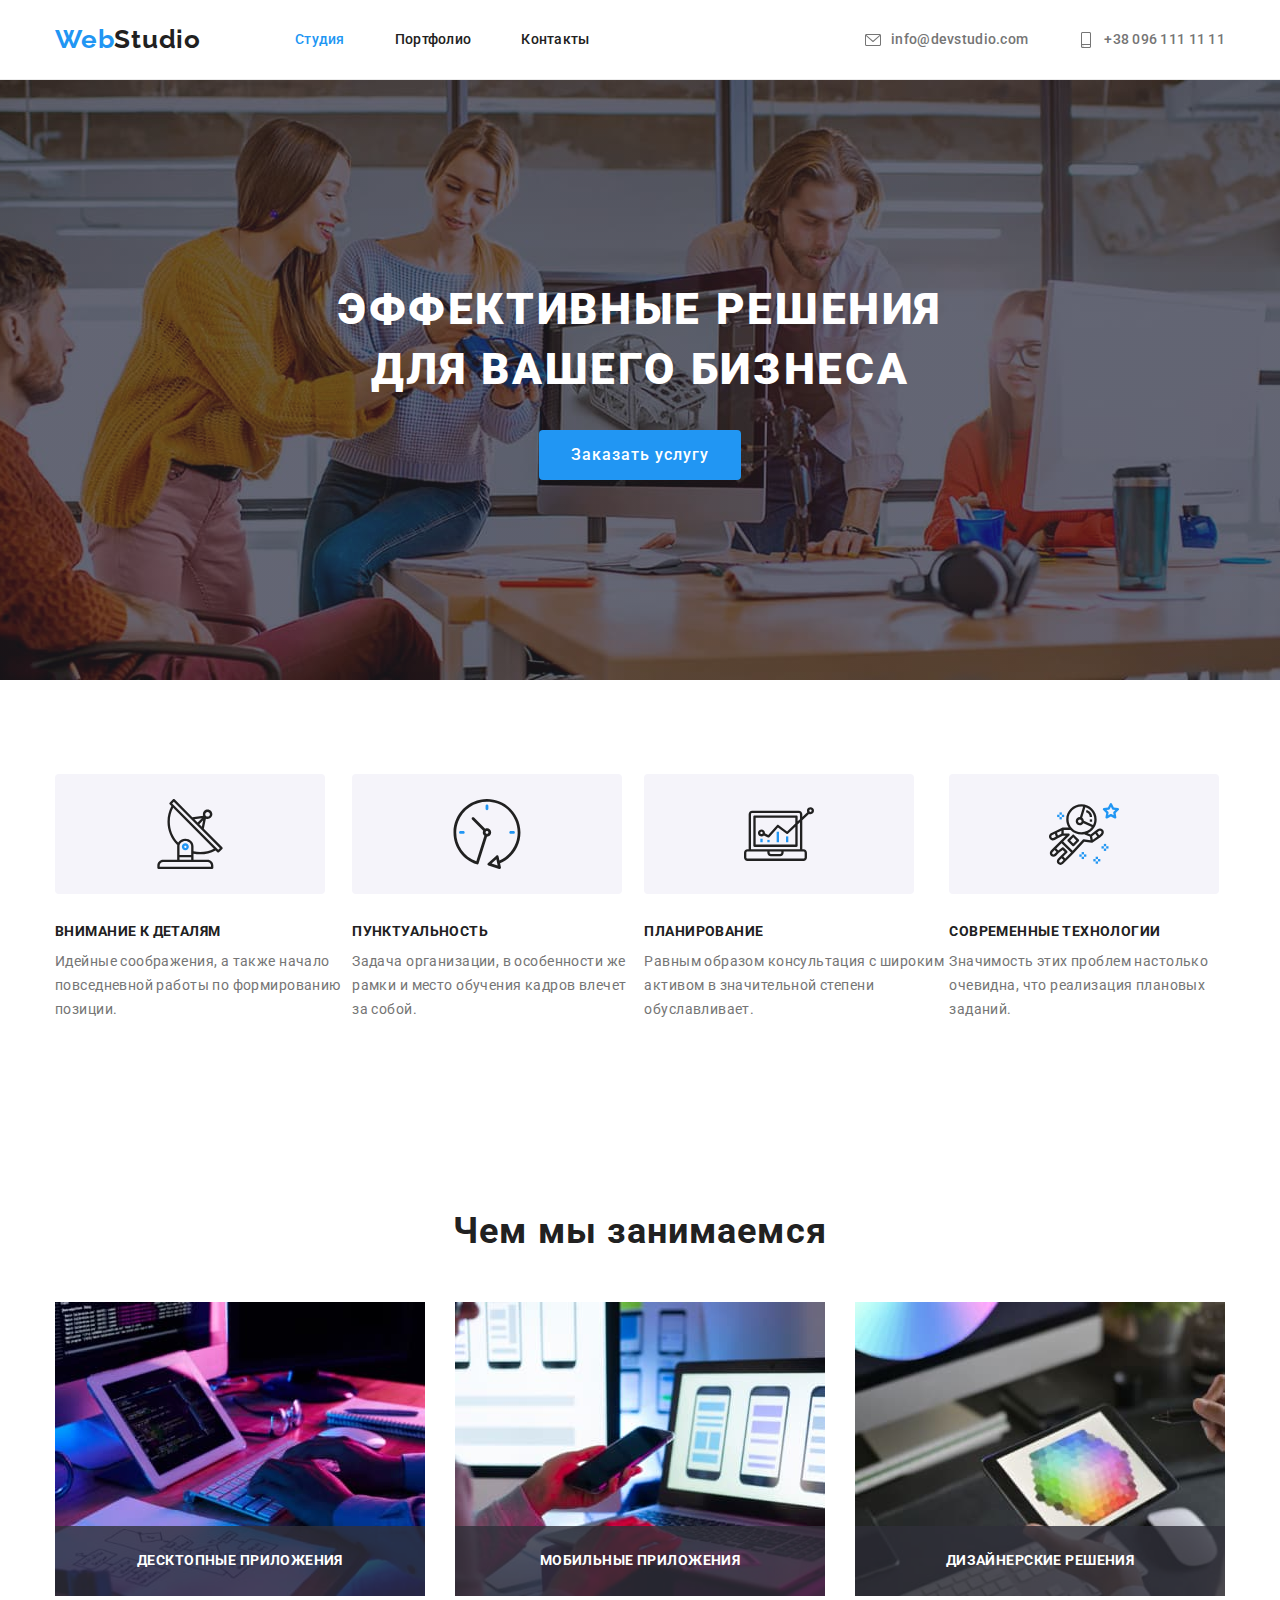
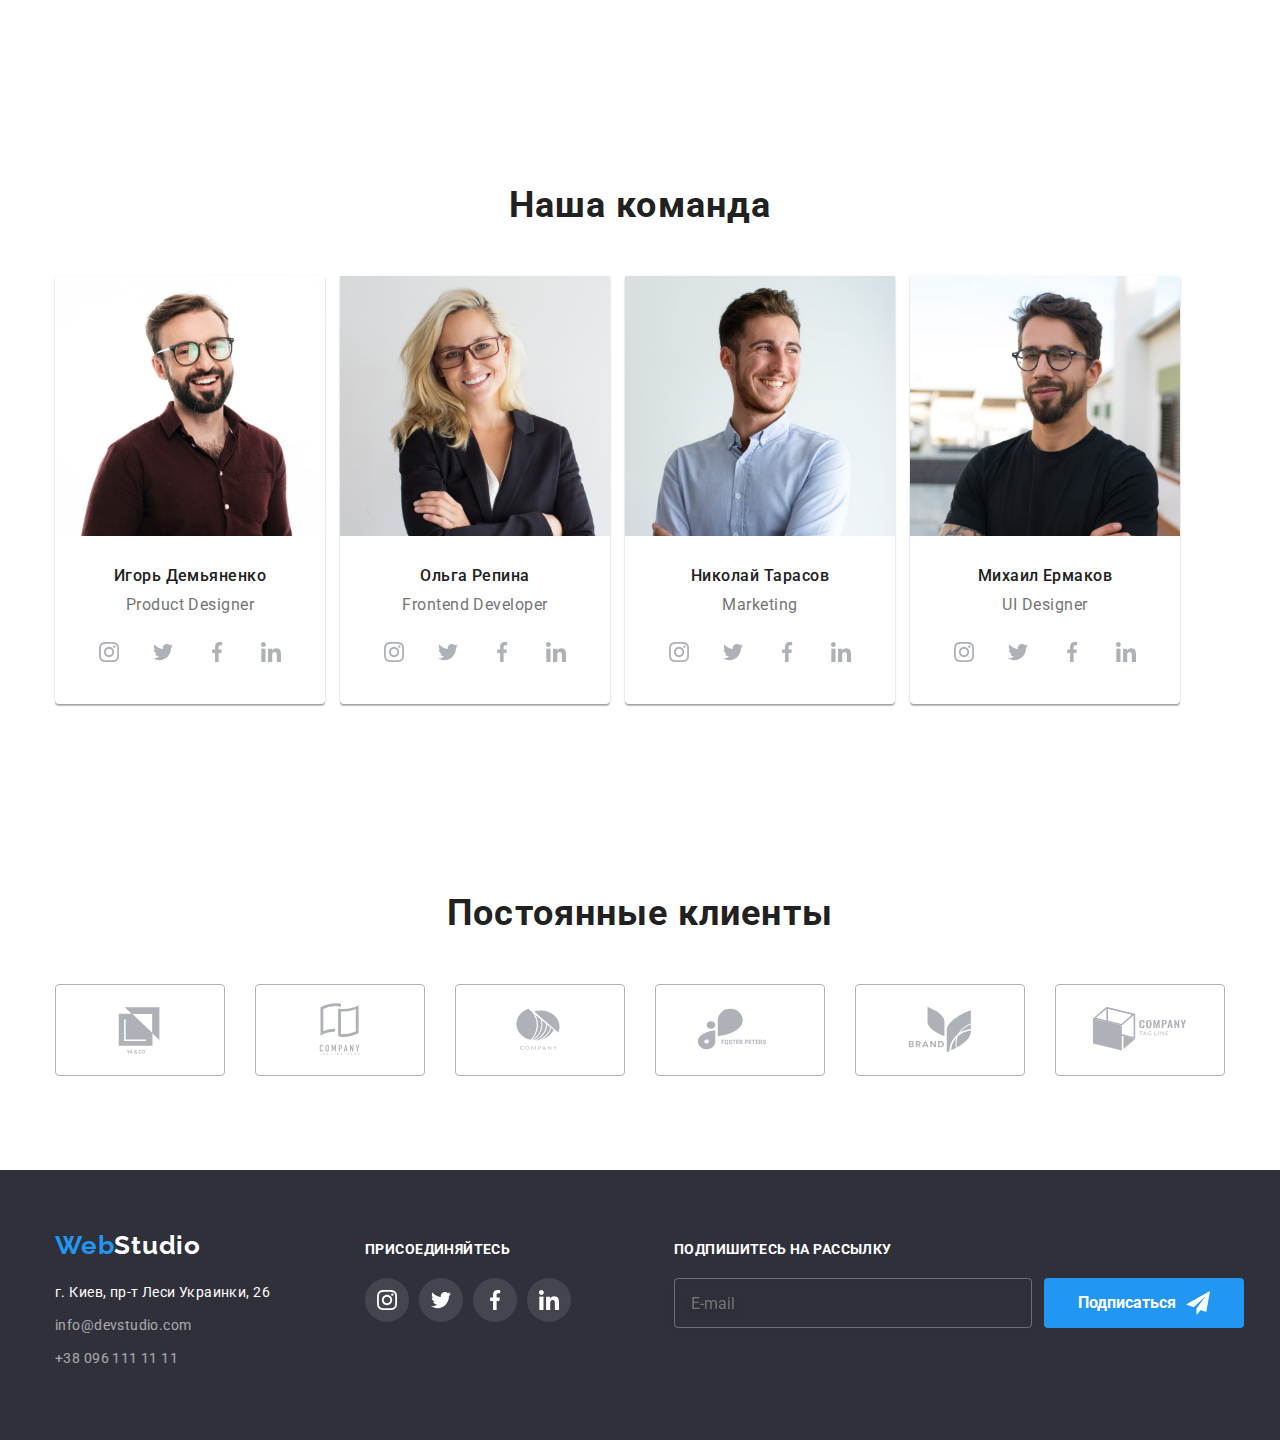
==== commit 1535f694: "2" ====
--- a/index.html
+++ b/index.html
@@ -362,69 +362,71 @@
         </div>
      </section>
 
-     <footer class="footer-contacts" id="contacts">
+     <footer class="footer" id="contacts">
          <div class="container sum">
-             <div class="left">
+             <div class="footer__left">
                  <a class="logo" href="index.html">Web<span class="logo__light">Studio</span></a>
                
         <address>
-        <ul class="footer-list">
-             <li class="footer-between-item"><a class="footer-adr" href="">г. Киев, пр-т Леси Украинки, 26</a>
+        <ul class="footer-contacts">
+             <li class="footer-contacts__item"><a class="footer-contacts__adr" href="">г. Киев, пр-т Леси Украинки, 26</a>
              </li>
-             <li class="footer-between-item"><a class="footer-mail" href="mailto:info@devstudio.com">info@devstudio.com</a>
+             <li class="footer-contacts__item"><a class="footer-contacts__mail" href="mailto:info@devstudio.com">info@devstudio.com</a>
              </li>
-             <li class="footer-between-item"><a class="footer-tel" href="tel:+380961111111">+38 096 111 11 11</a>
+             <li class="footer-contacts__item"><a class="footer-contacts__tel" href="tel:+380961111111">+38 096 111 11 11</a>
              </li>
              </ul>
             </address>
             </div>
 
-            <div class="right">
-                <h2 class="footer-connection">Присоединяйтесь</h2>
-            <ul class="footer-social footer-social-list">
-                <li class="social-item">
-                    <a href="" class="footer-social-link">
-                        <svg class="footer-social-icon" width="20" height="20">
-                            <use href="./images/sprite.svg#icon-instagram">
-                            </use>
-                        </svg>
-                    </a>
-                </li>
-                <li class="social-item">
-                    <a href="" class="footer-social-link">
-                        <svg class="footer-social-icon" width="20" height="20">
-                            <use href="./images/sprite.svg#icon-twitter">
-                            </use>
-                        </svg>
-                    </a>
-                </li>
-                <li class="social-item">
-                    <a href="" class="footer-social-link">
-                        <svg class="footer-social-icon" width="20" height="20">
-                            <use href="./images/sprite.svg#icon-facebook">
-                            </use>
-                        </svg>
-                    </a>
-                </li>
-                <li class="social-item">
-                    <a href="" class="footer-social-link">
-                        <svg class="footer-social-icon" width="20" height="20">
-                            <use href="./images/sprite.svg#icon-linkedin">
-                            </use>
-                        </svg>
-                    </a>
-                </li>
+            <div class="footer__right">
+                <h2 class="footer-connection__title">Присоединяйтесь</h2>
+            
+                <ul class="footer-social">
+                    <li class="footer-social__item">
+                        <a href="" class="footer-social__link">
+                            <svg class="footer-social__icon" width="20" height="20">
+                                <use href="./images/sprite.svg#icon-instagram">
+                                </use>
+                            </svg>
+                        </a>
+                    </li>
+                    <li class="footer-social__item">
+                        <a href="" class="footer-social__link">
+                            <svg class="footer-social__icon" width="20" height="20">
+                                <use href="./images/sprite.svg#icon-twitter">
+                                </use>
+                            </svg>
+                        </a>
+                    </li>
+                    <li class="footer-social__item">
+                        <a href="" class="footer-social__link">
+                            <svg class="footer-social__icon" width="20" height="20">
+                                <use href="./images/sprite.svg#icon-facebook">
+                                </use>
+                            </svg>
+                        </a>
+                    </li>
+                    <li class="footer-social__item">
+                        <a href="" class="footer-social__link">
+                            <svg class="footer-social__icon" width="20" height="20">
+                                <use href="./images/sprite.svg#icon-linkedin">
+                                </use>
+                            </svg>
+                        </a>
+                    </li>
+                </ul>
             </ul>
         </div>
             
         
         
             <form action="" class="footer-form">
-                <div class="footer-form-section">
-                    <label class="footer-form-header" for="email">Подпишитесь на рассылку</label>
-                    <input type="email" class="footer-form-input" name="email" id="email" placeholder="E-mail">
-                </div>
-                <button class="footer-form-button" type="submit">Подписаться</button>
+                <div class="footer-form__section">
+                    <label class="footer-form__title" for="email">Подпишитесь на рассылку</label>
+                    <input type="email" class="footer-form__input" name="email" id="email" placeholder="E-mail">
+                </div>
+                <button class="footer-form__button" type="submit">Подписаться</button>
             
                 
             </form>
--- a/css/styles.css
+++ b/css/styles.css
@@ -207,12 +207,11 @@
   border-radius: 4px;
   margin: 0 auto;
   transition: background-color 250ms cubic-bezier(0.4, 0, 0.2, 1);
-
-  &:hover,
-  &:focus {
-    background-color: #188ce8;
-    box-shadow: 0px 4px 4px rgba(0, 0, 0, 0.15);
-  }
+}
+.btn__solution:hover,
+.btn__solution:focus {
+  background-color: #188ce8;
+  box-shadow: 0px 4px 4px rgba(0, 0, 0, 0.15);
 }
 
 /*--------------- ADVANTAGES--------------- */
@@ -370,29 +369,91 @@
 }
 /*--------------- FOOTER --------------- */
 
-.footer-contacts {
+.footer {
   background-color: #2f303a;
   padding-top: 60px;
   padding-bottom: 60px;
 }
-
-.footer-adr {
+.footer-social__item {
+  width: 44px;
+  height: 44px;
+  margin-right: 10px;
+}
+
+.footer-contacts__adr {
   font-size: 14px;
   line-height: 1.71;
   letter-spacing: 0.03em;
 
   color: var(--third-text-color);
 }
-.footer-mail,
-.footer-tel {
+.footer-contacts__mail,
+.footer-contacts__tel {
   font-size: 14px;
   line-height: 1.71;
   letter-spacing: 0.03em;
   color: rgba(255, 255, 255, 0.6);
 }
-.footer-between-item {
+.footer-contacts__item {
   margin-bottom: 9px;
 }
+.footer-social {
+  display: flex;
+  justify-content: center;
+}
+
+.sum {
+  display: flex;
+  align-items: baseline;
+}
+.footer__left {
+  flex-grow: 1;
+  margin-right: 70px;
+}
+.footer__right {
+  margin-right: 93px;
+}
+.footer-connection__title {
+  font-weight: bold;
+  font-size: 14px;
+  line-height: 1.14;
+  letter-spacing: 0.03em;
+  text-transform: uppercase;
+
+  color: var(--third-text-color);
+
+  margin-bottom: 20px;
+}
+
+.footer-social__link {
+  width: 100%;
+  height: 100%;
+  background-color: rgba(255, 255, 255, 0.1);
+  border-radius: 50%;
+  display: flex;
+  align-items: center;
+  justify-content: center;
+  transition: background-color 250ms cubic-bezier(0.4, 0, 0.2, 1);
+}
+.footer-social__icon {
+  fill: var(--third-text-color);
+}
+.footer-social__link:hover,
+.footer-social__link:focus {
+  background-color: var(--accent-text-color);
+}
+.footer-social__link:hover .footer-social__icon,
+.footer-social__link:focus .footer-social__icon {
+  fill: var(--third-text-color);
+}
+
+.log {
+  display: flex;
+  margin-bottom: 20px;
+}
+
+/*--------------- PORTFOLIO --------------- */
+
 .portfolio-project-name {
   font-weight: 700;
   font-size: 18px;
@@ -487,6 +548,9 @@
   transform: translateY(100%);
   transition: transform 250ms cubic-bezier(0.4, 0, 0.2, 1);
 }
+
+/*--------------- CLIENTS--------------- */
+
 .clients {
   display: flex;
 }
@@ -517,60 +581,7 @@
 .clients__link:focus .clients__icon {
   fill: var(--accent-text-color);
 }
-.footer-connection {
-  font-weight: bold;
-  font-size: 14px;
-  line-height: 1.14;
-  letter-spacing: 0.03em;
-  text-transform: uppercase;
-
-  color: var(--third-text-color);
-
-  margin-bottom: 20px;
-}
-
-.footer-social-link {
-  width: 100%;
-  height: 100%;
-  background-color: rgba(255, 255, 255, 0.1);
-  border-radius: 50%;
-  display: flex;
-  align-items: center;
-  justify-content: center;
-  transition: background-color 250ms cubic-bezier(0.4, 0, 0.2, 1);
-}
-.footer-social-icon {
-  fill: var(--third-text-color);
-}
-.footer-social-link:hover,
-.footer-social-link:focus {
-  background-color: var(--accent-text-color);
-}
-.footer-social-link:hover .footer-social-icon,
-.footer-social-link:focus .footer-social-icon {
-  fill: var(--third-text-color);
-}
-
-.log {
-  display: flex;
-  margin-bottom: 20px;
-}
-
-.footer-social-list {
-  display: flex;
-  justify-content: center;
-}
-.sum {
-  display: flex;
-  align-items: baseline;
-}
-.left {
-  flex-grow: 1;
-  margin-right: 70px;
-}
-.right {
-  margin-right: 93px;
-}
+
 .portfolio-link {
   display: block;
   transition: box-shadow 250ms cubic-bezier(0.4, 0, 0.2, 1);
@@ -758,7 +769,7 @@
   background-size: cover;
   background-position: center;
 }
-.footer-form-header {
+.footer-form__title {
   font-weight: bold;
   font-size: 14px;
   line-height: 1.14;
@@ -772,12 +783,12 @@
   display: flex;
   align-items: flex-end;
 }
-.footer-form-section {
+.footer-form__section {
   display: flex;
   flex-direction: column;
   margin-right: 12px;
 }
-.footer-form-input {
+.footer-form__input {
   padding: 15px 16px;
   width: 358px;
   height: 50px;
@@ -794,7 +805,7 @@
 
   color: rgba(255, 255, 255, 0.6);
 }
-.footer-form-button {
+.footer-form__button {
   display: flex;
   align-items: center;
   justify-content: center;
@@ -813,13 +824,13 @@
   cursor: pointer;
   transition: background-color 250ms cubic-bezier(0.4, 0, 0.2, 1);
 }
-.footer-form-button::after {
+.footer-form__button::after {
   content: '';
   background-image: url(../images/icon-send.svg);
   width: 24px;
   height: 24px;
   margin: 0 0 0 10px;
 }
-.footer-form-button:hover {
+.footer-form__button:hover {
   background-color: #188ce8;
 }
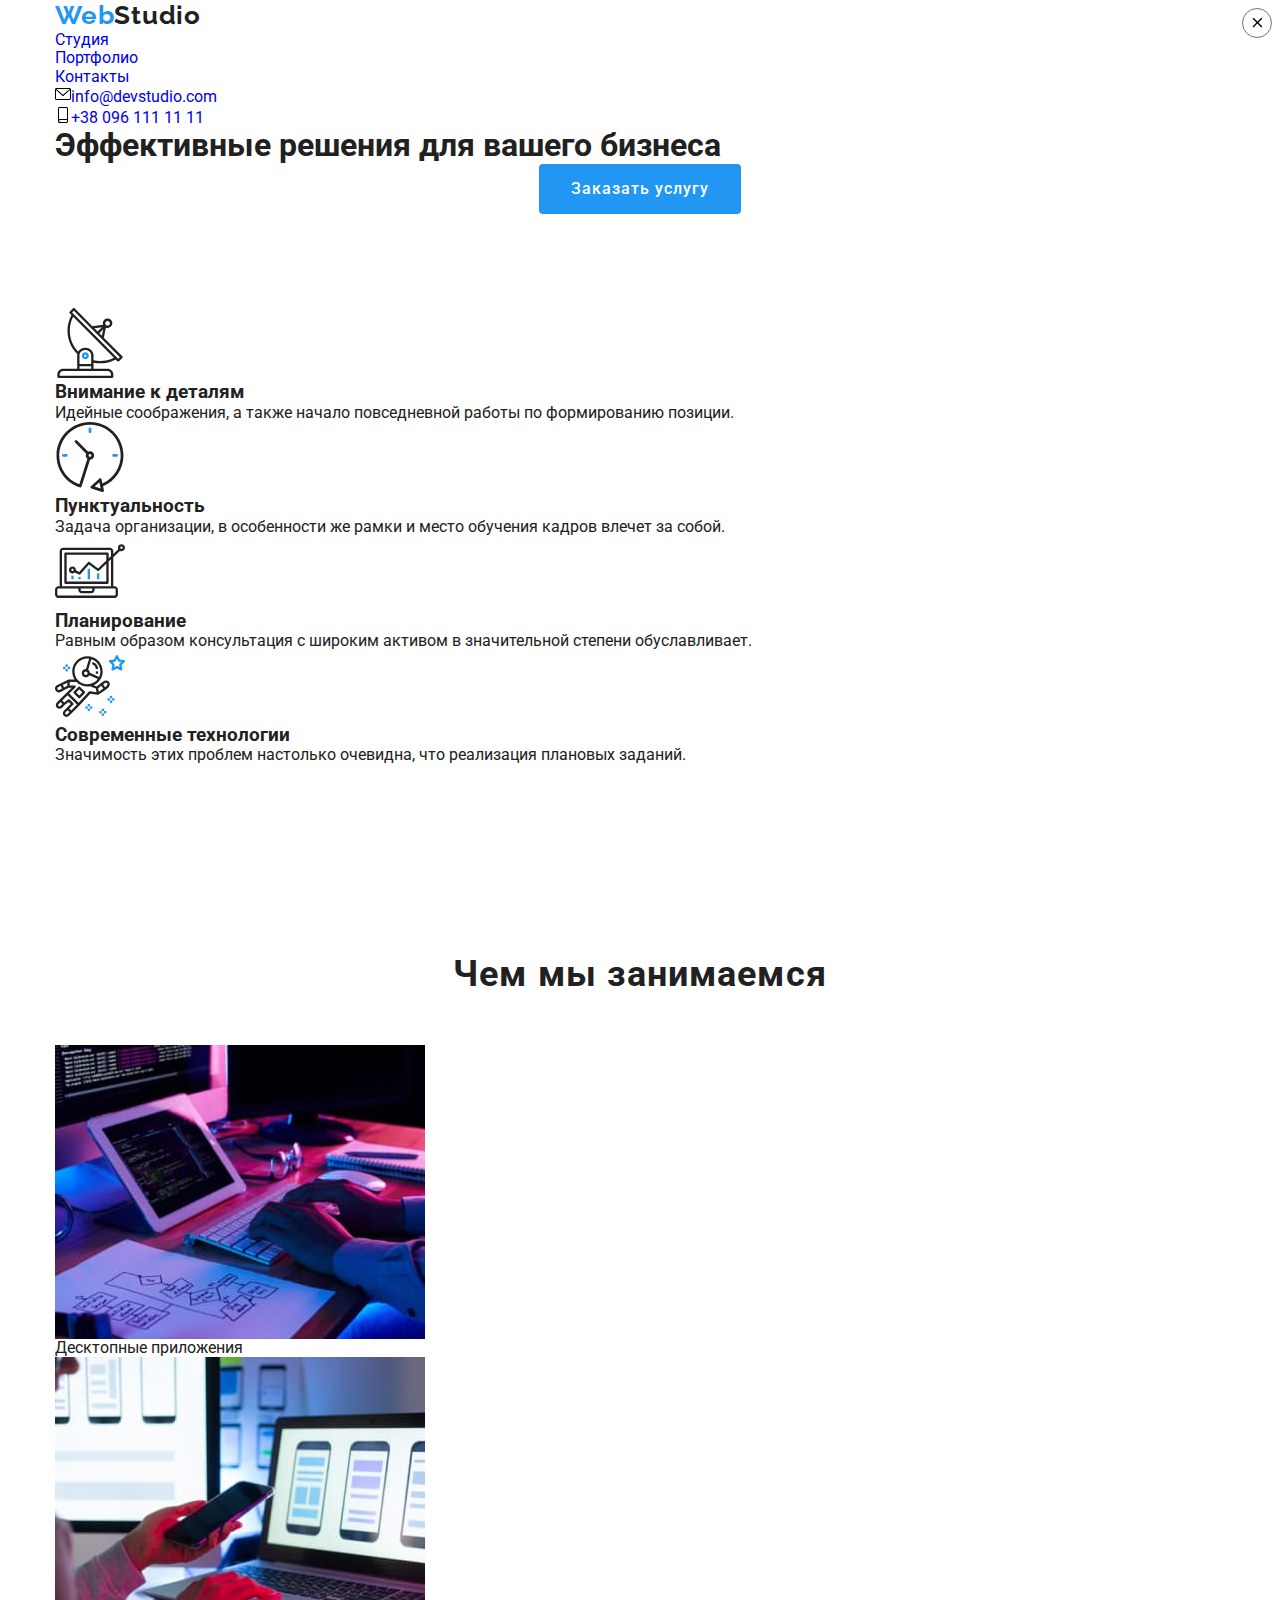
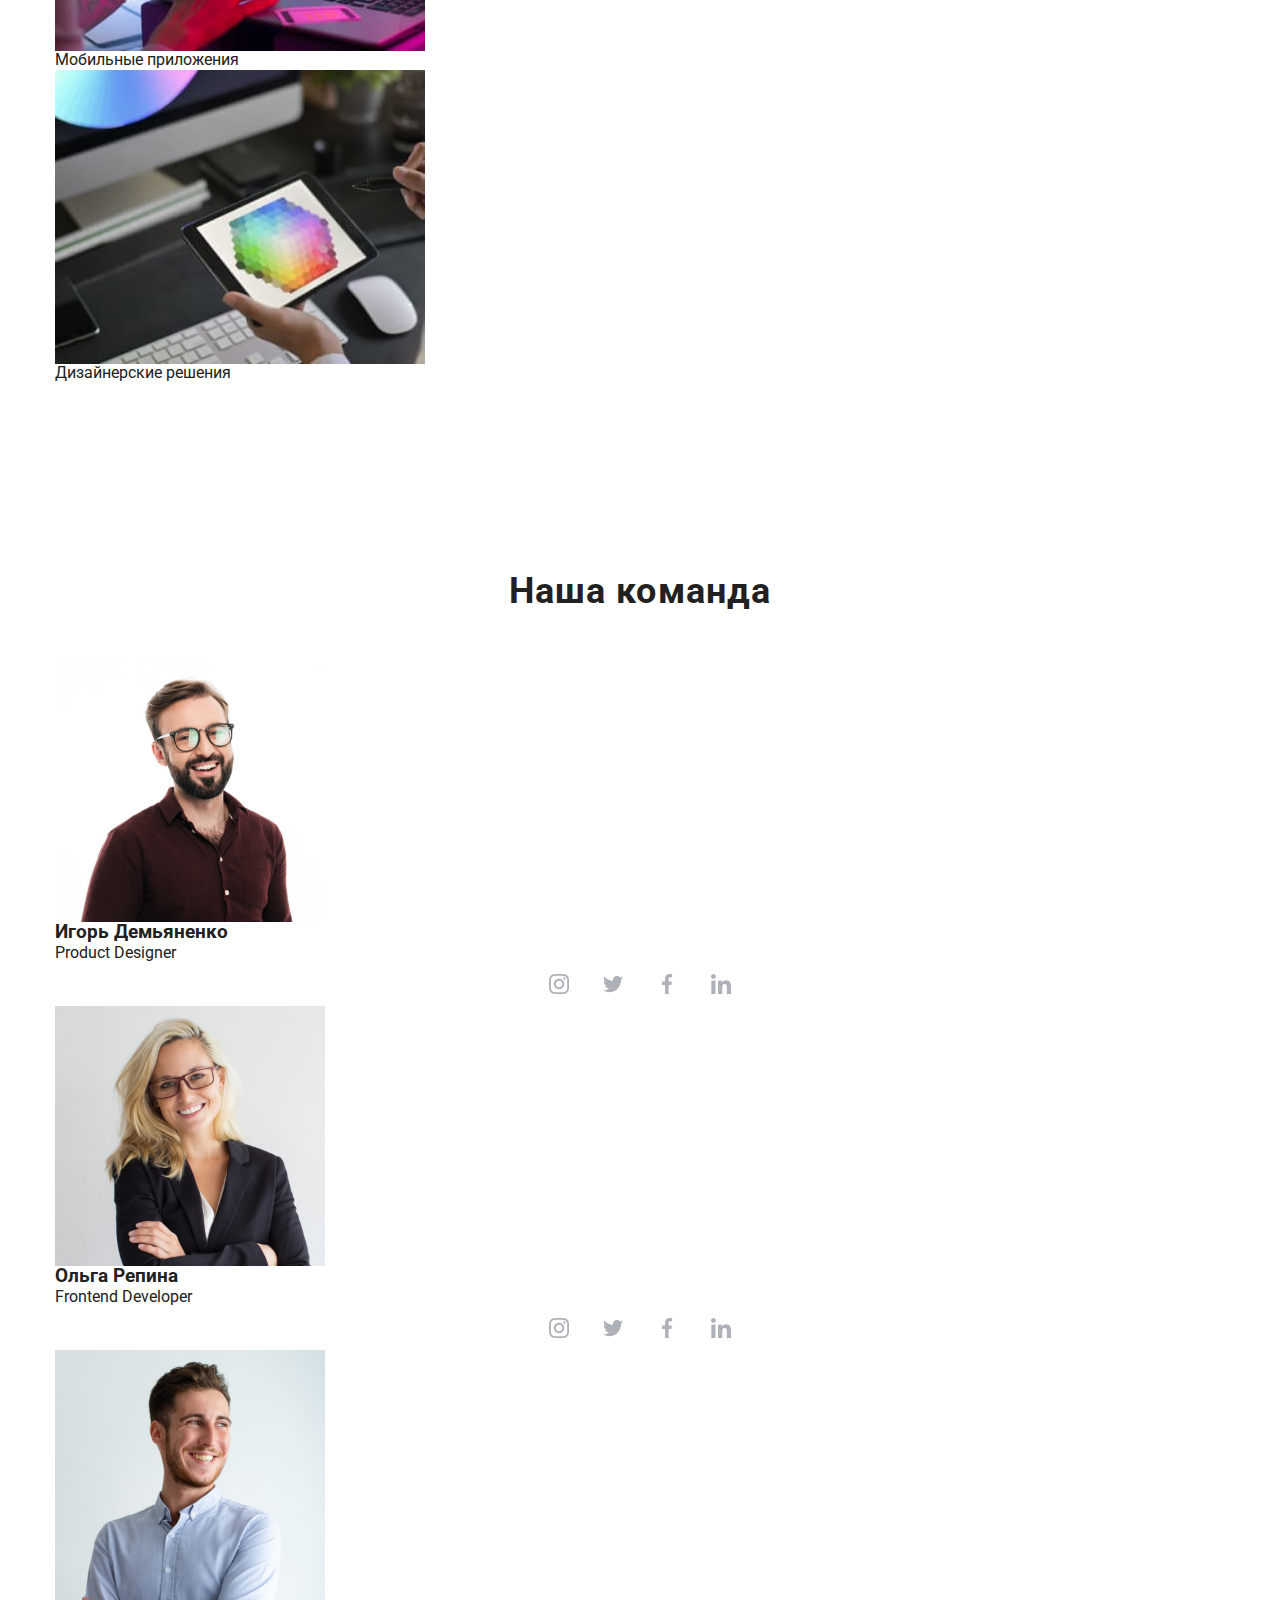
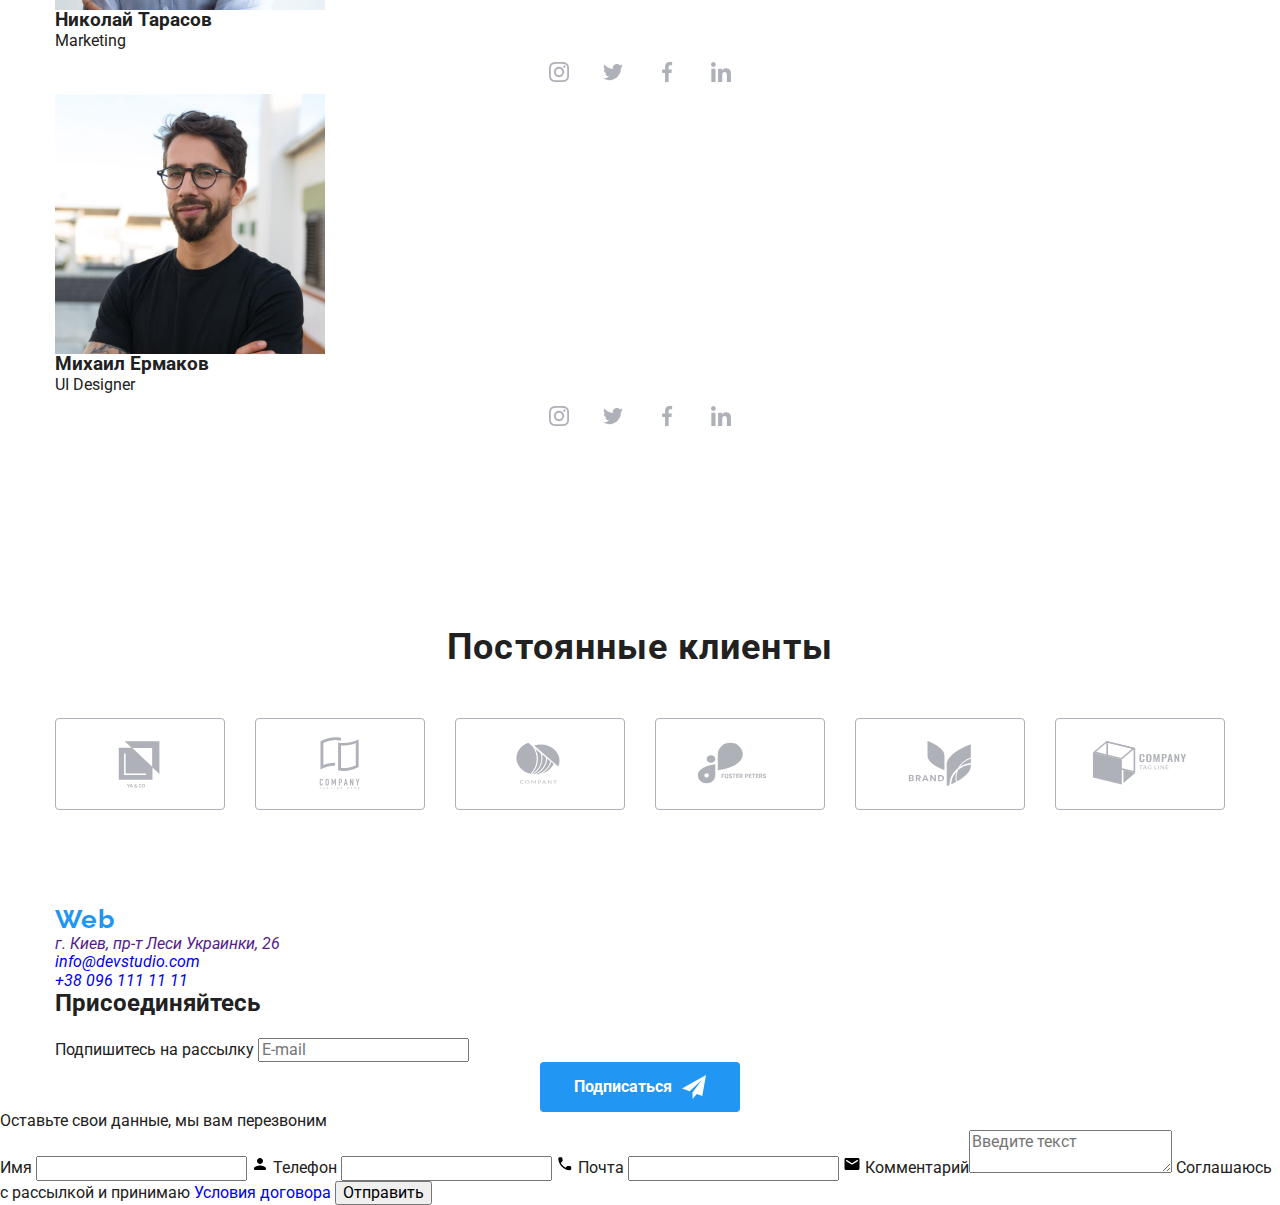
==== commit b22fb718: "5" ====
--- a/index.html
+++ b/index.html
@@ -13,7 +13,7 @@
             integrity="sha512-Y0MM+V6ymRKN2zStTqzQ227DWhhp4Mzdo6gnlRnuaNCbc+YN/ZH0sBCLTM4M0oSy9c9VKiCvd4Jk44aCLrNS5Q=="
             crossorigin="anonymous" referrerpolicy="no-referrer" />
             <link rel="stylesheet" href="https://cdnjs.cloudflare.com/ajax/libs/animate.css/4.1.1/animate.min.css" />
-    <link rel="stylesheet" href="./css/styles.css">
+    <link rel="stylesheet" href="./css/main.min.css">
 </head>
 <body>
 
@@ -363,7 +363,7 @@
      </section>
 
      <footer class="footer" id="contacts">
-         <div class="container sum">
+         <div class="container footer__overall">
              <div class="footer__left">
                  <a class="logo" href="index.html">Web<span class="logo__light">Studio</span></a>
                
@@ -436,48 +436,48 @@
         </footer>
         <div class="backdrop is-hidden" data-modal>
             <div class="modal">
-                <button  type="button" class="modal-btn" data-modal-close>
-                    <svg class="modal-close-icon" width="18" height="18">
+                <button  type="button" class="modal__btn" data-modal-close>
+                    <svg class="modal__close-icon" width="18" height="18">
                         <use href="./images/sprite.svg#icon-cross">
                         </use>
                     </svg>
                 </button>
                 <form action="" class="modal-form">
-                    <p class="modal-form-head">Оставьте свои данные, мы вам перезвоним</p>
-                    <label  class="modal-form-field">Имя
-                        <span class="modal-form-item">
-                            <input type="text" class="modal-form-input" name="user-name">
-                            <svg class="modal-form-icon" width="18" height="18">
+                    <p class="modal-form__title">Оставьте свои данные, мы вам перезвоним</p>
+                    <label  class="modal-form__field">Имя
+                        <span class="modal-form__item">
+                            <input type="text" class="modal-form__input" name="user-name">
+                            <svg class="modal-form__icon" width="18" height="18">
                                 <use href="./images/sprite.svg#icon-person-form">
                                 </use>
                             </svg>
                         </span>
                     </label>
-                    <label  class="modal-form-field">Телефон
-                        <span class="modal-form-item">                            
-                        <input type="tel" class="modal-form-input" name="user-tel">
-                        <svg class="modal-form-icon" width="18" height="18">
+                    <label  class="modal-form__field">Телефон
+                        <span class="modal-form__item">                            
+                        <input type="tel" class="modal-form__input" name="user-tel">
+                        <svg class="modal-form__icon" width="18" height="18">
                             <use href="./images/sprite.svg#icon-phone-form">
                             </use>
                         </svg>
                         </span>
                     </label>
-                    <label  class="modal-form-field">Почта
-                        <span class="modal-form-item">                       
-                        <input type="email" class="modal-form-input" name="user-email">
-                        <svg class="modal-form-icon" width="18" height="18">
+                    <label  class="modal-form__field">Почта
+                        <span class="modal-form__item">                       
+                        <input type="email" class="modal-form__input" name="user-email">
+                        <svg class="modal-form__icon" width="18" height="18">
                             <use href="./images/sprite.svg#icon-email-form">
                             </use>
                         </svg>
                         </span>
                     </label>
-                    <label  class="modal-form-field">Комментарий<textarea  class="modal-form-message" name="user-message" placeholder="Введите текст"></textarea>
+                    <label  class="modal-form__field">Комментарий<textarea  class="modal-form__message" name="user-message" placeholder="Введите текст"></textarea>
                     </label>
 
-                    <input type="checkbox" id="accept-policy" class="modal-form-chbox visually-hidden">
-                    <label for="accept-policy" class="modal-form-chbox-label">Соглашаюсь с рассылкой и принимаю&nbsp<a href="#" class="">Условия договора</a> </label>
-
-                    <button class="modal-form-button " type="submit">Отправить</button>
+                    <input type="checkbox" id="accept-policy" class="modal-form__chbox visually-hidden">
+                    <label for="accept-policy" class="modal-form__chbox-label">Соглашаюсь с рассылкой и принимаю&nbsp<a href="#" class="">Условия договора</a> </label>
+
+                    <button class="modal-form__button " type="submit">Отправить</button>
                     
                 </form>
             </div>
--- a/css/main.min.css
+++ b/css/main.min.css
@@ -0,0 +1,2 @@
+:root{--first-text-color: #212121;--second-text-color: #757575;--third-text-color: #ffffff;--accent-text-color: #2196f3}.visually-hidden{position:absolute;white-space:nowrap;width:1px;height:1px;overflow:hidden;border:0;padding:0;clip:rect(0 0 0 0);-webkit-clip-path:inset(50%);clip-path:inset(50%);margin:-1px}p,h1,h2,h3,h4,h5,h6{margin:0}ul{list-style:none;margin:0;padding:0}a{text-decoration:none}img{display:block;max-width:100%;height:auto}body{font-family:'Roboto', sans-serif;color:var(--first-text-color)}.container{width:1200px;padding-left:15px;padding-right:15px;margin:0 auto}.section{padding:94px 0}.btn{font-family:inherit;font-weight:500;font-size:16px;line-height:1.87;letter-spacing:0.06em;cursor:pointer;border:transparent}.social{display:-webkit-box;display:-ms-flexbox;display:flex;-webkit-box-pack:center;-ms-flex-pack:center;justify-content:center}.social__item{width:44px;height:44px;margin-right:10px}.social__item:last-child{margin-right:0px}.social__icon{fill:#afb1b8;-webkit-transition:fill 250ms cubic-bezier(0.4, 0, 0.2, 1);transition:fill 250ms cubic-bezier(0.4, 0, 0.2, 1)}.social__link:hover,.social__link:focus{background-color:var(--accent-text-color)}.social__link:hover .social-icon,.social__link:focus .social-icon{fill:var(--third-text-color)}.social__link{width:100%;height:100%;background-color:var(--third-text-color);border-radius:50%;display:-webkit-box;display:-ms-flexbox;display:flex;-webkit-box-align:center;-ms-flex-align:center;align-items:center;-webkit-box-pack:center;-ms-flex-pack:center;justify-content:center;-webkit-transition:background-color 250ms cubic-bezier(0.4, 0, 0.2, 1);transition:background-color 250ms cubic-bezier(0.4, 0, 0.2, 1)}.btn__solution{display:block;min-width:200px;height:50px;padding:10px 32px;color:var(--third-text-color);background:var(--accent-text-color);border-radius:4px;margin:0 auto;-webkit-transition:background-color 250ms cubic-bezier(0.4, 0, 0.2, 1);transition:background-color 250ms cubic-bezier(0.4, 0, 0.2, 1)}.btn__solution:hover,.btn__solution:focus{background-color:#188ce8;-webkit-box-shadow:0px 4px 4px rgba(0,0,0,0.15);box-shadow:0px 4px 4px rgba(0,0,0,0.15)}.logo{display:-webkit-box;display:-ms-flexbox;display:flex;margin-right:94px;font-family:Raleway, sans-serif;font-weight:700;font-size:26px;line-height:1.19;letter-spacing:0.03em;color:var(--accent-text-color)}.logo__dark{color:var(--first-text-color)}.logo__light{color:var(--third-text-color)}.title{margin-bottom:50px;font-weight:700;font-size:36px;line-height:1.17;text-align:center;letter-spacing:0.03em}.footer-social{display:-webkit-box;display:-ms-flexbox;display:flex;-webkit-box-pack:center;-ms-flex-pack:center;justify-content:center}.footer-social__link{width:100%;height:100%;background-color:rgba(255,255,255,0.1);border-radius:50%;display:-webkit-box;display:-ms-flexbox;display:flex;-webkit-box-align:center;-ms-flex-align:center;align-items:center;-webkit-box-pack:center;-ms-flex-pack:center;justify-content:center;-webkit-transition:background-color 250ms cubic-bezier(0.4, 0, 0.2, 1);transition:background-color 250ms cubic-bezier(0.4, 0, 0.2, 1)}.footer-social__icon{fill:var(--third-text-color)}.footer-social__link:hover,.footer-social__link:focus{background-color:var(--accent-text-color)}.footer-social__link:hover .footer-social__icon,.footer-social__link:focus .footer-social__icon{fill:var(--third-text-color)}.filtr__btn{padding-top:6px;padding-bottom:6px;background:F5F4FA;border-radius:4px;padding-left:22px;padding-right:22px;-webkit-transition:color 250ms cubic-bezier(0.4, 0, 0.2, 1),background-color 250ms cubic-bezier(0.4, 0, 0.2, 1),-webkit-box-shadow 250ms cubic-bezier(0.4, 0, 0.2, 1);transition:color 250ms cubic-bezier(0.4, 0, 0.2, 1),background-color 250ms cubic-bezier(0.4, 0, 0.2, 1),-webkit-box-shadow 250ms cubic-bezier(0.4, 0, 0.2, 1);transition:box-shadow 250ms cubic-bezier(0.4, 0, 0.2, 1),color 250ms cubic-bezier(0.4, 0, 0.2, 1),background-color 250ms cubic-bezier(0.4, 0, 0.2, 1);transition:box-shadow 250ms cubic-bezier(0.4, 0, 0.2, 1),color 250ms cubic-bezier(0.4, 0, 0.2, 1),background-color 250ms cubic-bezier(0.4, 0, 0.2, 1),-webkit-box-shadow 250ms cubic-bezier(0.4, 0, 0.2, 1)}.filtr__btn:hover,.filtr__btn:focus{color:var(--third-text-color);background-color:var(--accent-text-color);-webkit-box-shadow:0px 3px 1px rgba(0,0,0,0.1),0px 1px 2px rgba(0,0,0,0.08),0px 2px 2px rgba(0,0,0,0.12);box-shadow:0px 3px 1px rgba(0,0,0,0.1),0px 1px 2px rgba(0,0,0,0.08),0px 2px 2px rgba(0,0,0,0.12)}.footer-form__button{display:-webkit-box;display:-ms-flexbox;display:flex;-webkit-box-align:center;-ms-flex-align:center;align-items:center;-webkit-box-pack:center;-ms-flex-pack:center;justify-content:center;width:200px;height:50px;margin:0 auto;font-weight:bold;font-size:16px;line-height:2;background-color:var(--accent-text-color);border:transparent;border-radius:4px;color:var(--third-text-color);cursor:pointer;-webkit-transition:background-color 250ms cubic-bezier(0.4, 0, 0.2, 1);transition:background-color 250ms cubic-bezier(0.4, 0, 0.2, 1)}.footer-form__button::after{content:'';background-image:url(../images/icon-send.svg);width:24px;height:24px;margin:0 0 0 10px}.footer-form__button:hover{background-color:#188ce8}.modal__btn{border:1px solid #757575;background-color:transparent;width:30px;height:30px;border-radius:50%;position:absolute;top:8px;right:8px;display:-webkit-box;display:-ms-flexbox;display:flex;-webkit-box-align:center;-ms-flex-align:center;align-items:center;-webkit-box-pack:center;-ms-flex-pack:center;justify-content:center;cursor:pointer}.modal__btn:hover,.modal__btn:focus{fill:var(--accent-text-color)}.clients{display:-webkit-box;display:-ms-flexbox;display:flex}.clients__link{display:-webkit-box;display:-ms-flexbox;display:flex;width:170px;height:92px;border-radius:4px;border:1px #afb1b8 solid;-webkit-box-pack:center;-ms-flex-pack:center;justify-content:center;-webkit-box-align:center;-ms-flex-align:center;align-items:center;-webkit-transition:border-color 250ms cubic-bezier(0.4, 0, 0.2, 1);transition:border-color 250ms cubic-bezier(0.4, 0, 0.2, 1);margin-right:30px}.clients__logo{display:-webkit-box;display:-ms-flexbox;display:flex}.clients__icon{fill:#afb1b8;-webkit-transition:fill 250ms cubic-bezier(0.4, 0, 0.2, 1);transition:fill 250ms cubic-bezier(0.4, 0, 0.2, 1)}.clients__link:hover,.clients__link:focus{border-color:var(--accent-text-color)}.clients__link:hover .clients__icon,.clients__link:focus .clients__icon{fill:var(--accent-text-color)}
+/*# sourceMappingURL=main.min.css.map */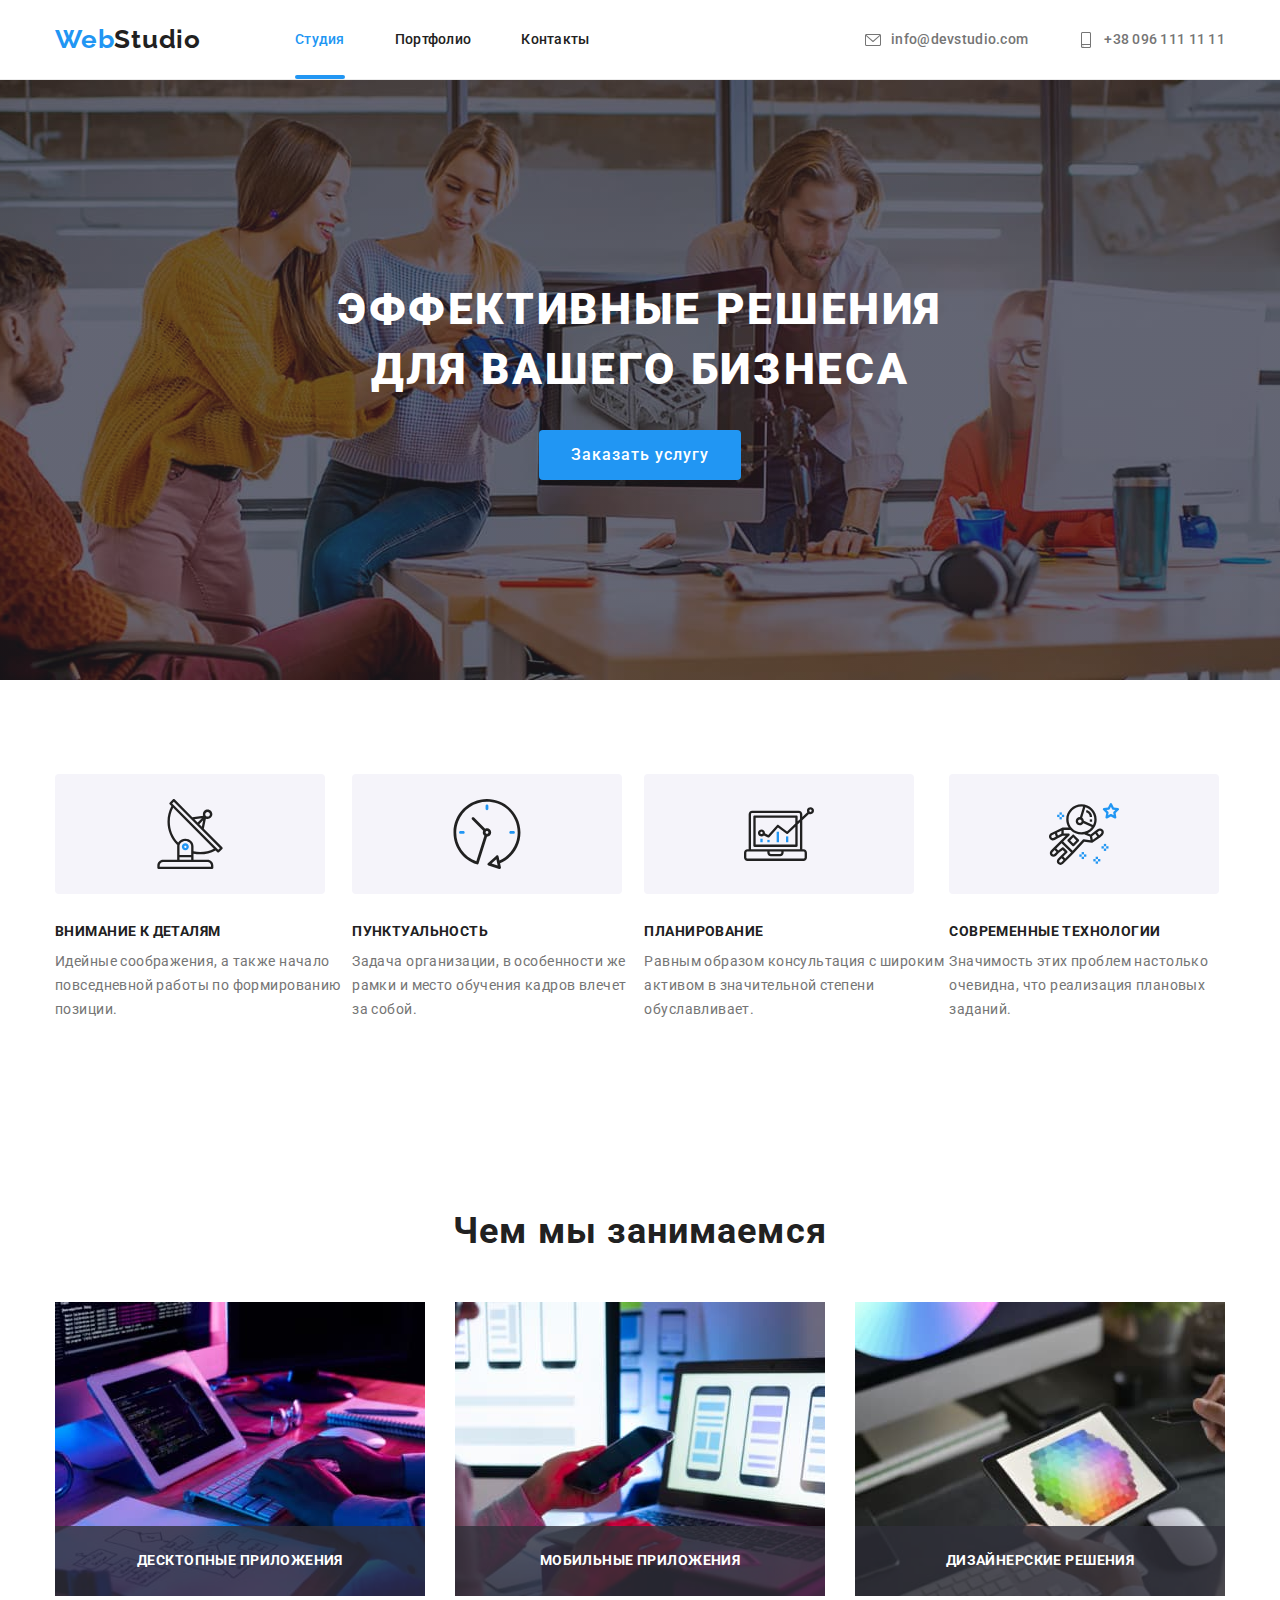
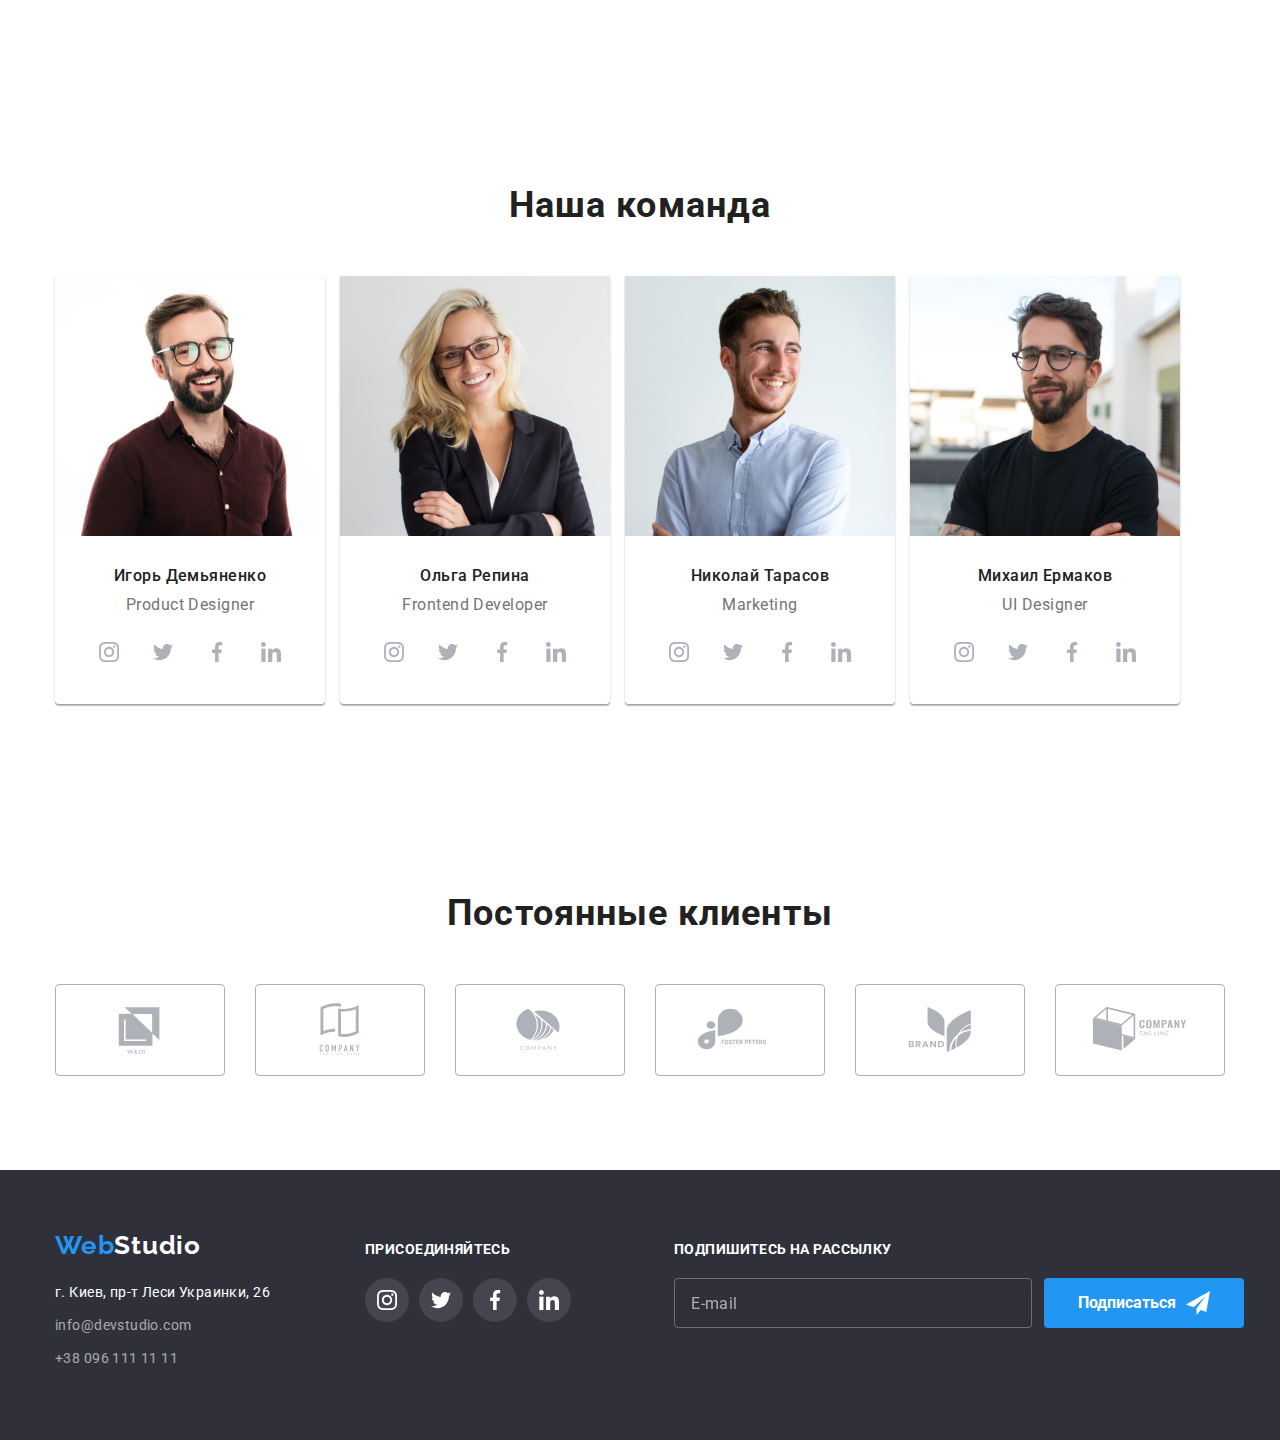
==== commit df404e43: "fin" ====
--- a/index.html
+++ b/index.html
@@ -111,7 +111,7 @@
      </section>
      <section class="section section--nopadding">
          <div class="container">
-         <h2 class="about__title title">Чем мы занимаемся</h2>
+         <h2 class="about__title section__title">Чем мы занимаемся</h2>
          <ul class="about">
         <li class="about__item">
             <div class="about__photo">
@@ -136,13 +136,13 @@
      </section>
      <section class="section section--grey-background">
          <div class="container">
-         <h2 class="title">Наша команда</h2>
+         <h2 class="section__title">Наша команда</h2>
          <ul class="team">
              <li class="team__item">
                  <img src="./images/igor-demyanenko.jpg" alt="менеджер" width="270" height="260">
                  <div class="team__description">
-                 <h3 class="team__manager-name">Игорь Демьяненко</h3>
-                 <p class="team__manager-spec" lang= en>Product Designer</p>
+                 <h3 class="team__title">Игорь Демьяненко</h3>
+                 <p class="team__text" lang= en>Product Designer</p>
                  <ul class="social">
                    <li class="social__item">
                        <a href="" class="social__link">
@@ -182,8 +182,8 @@
             <li class="team__item ">
                 <img src="./images/olga-repina.jpg" alt="менеджер" width="270" height="260">
                 <div class="team__description">
-                <h3 class="team__manager-name">Ольга Репина</h3>
-                <p class="team__manager-spec" lang=en>Frontend Developer</p>
+                <h3 class="team__title">Ольга Репина</h3>
+                <p class="team__text" lang=en>Frontend Developer</p>
                 <ul class="social">
                     <li class="social__item">
                         <a href="" class="social__link">
@@ -223,8 +223,8 @@
             <li class="team__item">
                 <img src="./images/nikolai-tarasov.jpg" alt="менеджер" width="270" height="260">
                 <div class="team__description">
-                <h3 class="team__manager-name">Николай Тарасов</h3>
-                <p class="team__manager-spec" lang=en>Marketing</p>
+                <h3 class="team__title">Николай Тарасов</h3>
+                <p class="team__text" lang=en>Marketing</p>
                 <ul class="social">
                     <li class="social__item">
                         <a href="" class="social__link">
@@ -264,8 +264,8 @@
             <li class="team__item">
                 <img src="./images/mikhail-ermakov.jpg" alt="менеджер" width="270" height="260">
                 <div class="team__description">
-                <h3 class="team__manager-name">Михаил Ермаков</h3>
-                <p class="team__manager-spec" lang=en>UI Designer</p>
+                <h3 class="team__title">Михаил Ермаков</h3>
+                <p class="team__text" lang=en>UI Designer</p>
                 <ul class="social">
                     <li class="social__item">
                         <a href="" class="social__link">
@@ -307,7 +307,7 @@
      </section>
      <section class="section">
          <div class="container">
-         <h2 class="title">Постоянные клиенты</h2>
+         <h2 class="section__title">Постоянные клиенты</h2>
          <ul class="clients">
              <li class="clients__item">
                  <a href="" class="clients__link">
@@ -425,7 +425,7 @@
                 <div class="footer-form__section">
                     <label class="footer-form__title" for="email">Подпишитесь на рассылку</label>
                     <input type="email" class="footer-form__input" name="email" id="email" placeholder="E-mail">
-                </div>
+            </div>
                 <button class="footer-form__button" type="submit">Подписаться</button>
             
                 
--- a/css/main.min.css
+++ b/css/main.min.css
@@ -1,2 +1,2 @@
-:root{--first-text-color: #212121;--second-text-color: #757575;--third-text-color: #ffffff;--accent-text-color: #2196f3}.visually-hidden{position:absolute;white-space:nowrap;width:1px;height:1px;overflow:hidden;border:0;padding:0;clip:rect(0 0 0 0);-webkit-clip-path:inset(50%);clip-path:inset(50%);margin:-1px}p,h1,h2,h3,h4,h5,h6{margin:0}ul{list-style:none;margin:0;padding:0}a{text-decoration:none}img{display:block;max-width:100%;height:auto}body{font-family:'Roboto', sans-serif;color:var(--first-text-color)}.container{width:1200px;padding-left:15px;padding-right:15px;margin:0 auto}.section{padding:94px 0}.btn{font-family:inherit;font-weight:500;font-size:16px;line-height:1.87;letter-spacing:0.06em;cursor:pointer;border:transparent}.social{display:-webkit-box;display:-ms-flexbox;display:flex;-webkit-box-pack:center;-ms-flex-pack:center;justify-content:center}.social__item{width:44px;height:44px;margin-right:10px}.social__item:last-child{margin-right:0px}.social__icon{fill:#afb1b8;-webkit-transition:fill 250ms cubic-bezier(0.4, 0, 0.2, 1);transition:fill 250ms cubic-bezier(0.4, 0, 0.2, 1)}.social__link:hover,.social__link:focus{background-color:var(--accent-text-color)}.social__link:hover .social-icon,.social__link:focus .social-icon{fill:var(--third-text-color)}.social__link{width:100%;height:100%;background-color:var(--third-text-color);border-radius:50%;display:-webkit-box;display:-ms-flexbox;display:flex;-webkit-box-align:center;-ms-flex-align:center;align-items:center;-webkit-box-pack:center;-ms-flex-pack:center;justify-content:center;-webkit-transition:background-color 250ms cubic-bezier(0.4, 0, 0.2, 1);transition:background-color 250ms cubic-bezier(0.4, 0, 0.2, 1)}.btn__solution{display:block;min-width:200px;height:50px;padding:10px 32px;color:var(--third-text-color);background:var(--accent-text-color);border-radius:4px;margin:0 auto;-webkit-transition:background-color 250ms cubic-bezier(0.4, 0, 0.2, 1);transition:background-color 250ms cubic-bezier(0.4, 0, 0.2, 1)}.btn__solution:hover,.btn__solution:focus{background-color:#188ce8;-webkit-box-shadow:0px 4px 4px rgba(0,0,0,0.15);box-shadow:0px 4px 4px rgba(0,0,0,0.15)}.logo{display:-webkit-box;display:-ms-flexbox;display:flex;margin-right:94px;font-family:Raleway, sans-serif;font-weight:700;font-size:26px;line-height:1.19;letter-spacing:0.03em;color:var(--accent-text-color)}.logo__dark{color:var(--first-text-color)}.logo__light{color:var(--third-text-color)}.title{margin-bottom:50px;font-weight:700;font-size:36px;line-height:1.17;text-align:center;letter-spacing:0.03em}.footer-social{display:-webkit-box;display:-ms-flexbox;display:flex;-webkit-box-pack:center;-ms-flex-pack:center;justify-content:center}.footer-social__link{width:100%;height:100%;background-color:rgba(255,255,255,0.1);border-radius:50%;display:-webkit-box;display:-ms-flexbox;display:flex;-webkit-box-align:center;-ms-flex-align:center;align-items:center;-webkit-box-pack:center;-ms-flex-pack:center;justify-content:center;-webkit-transition:background-color 250ms cubic-bezier(0.4, 0, 0.2, 1);transition:background-color 250ms cubic-bezier(0.4, 0, 0.2, 1)}.footer-social__icon{fill:var(--third-text-color)}.footer-social__link:hover,.footer-social__link:focus{background-color:var(--accent-text-color)}.footer-social__link:hover .footer-social__icon,.footer-social__link:focus .footer-social__icon{fill:var(--third-text-color)}.filtr__btn{padding-top:6px;padding-bottom:6px;background:F5F4FA;border-radius:4px;padding-left:22px;padding-right:22px;-webkit-transition:color 250ms cubic-bezier(0.4, 0, 0.2, 1),background-color 250ms cubic-bezier(0.4, 0, 0.2, 1),-webkit-box-shadow 250ms cubic-bezier(0.4, 0, 0.2, 1);transition:color 250ms cubic-bezier(0.4, 0, 0.2, 1),background-color 250ms cubic-bezier(0.4, 0, 0.2, 1),-webkit-box-shadow 250ms cubic-bezier(0.4, 0, 0.2, 1);transition:box-shadow 250ms cubic-bezier(0.4, 0, 0.2, 1),color 250ms cubic-bezier(0.4, 0, 0.2, 1),background-color 250ms cubic-bezier(0.4, 0, 0.2, 1);transition:box-shadow 250ms cubic-bezier(0.4, 0, 0.2, 1),color 250ms cubic-bezier(0.4, 0, 0.2, 1),background-color 250ms cubic-bezier(0.4, 0, 0.2, 1),-webkit-box-shadow 250ms cubic-bezier(0.4, 0, 0.2, 1)}.filtr__btn:hover,.filtr__btn:focus{color:var(--third-text-color);background-color:var(--accent-text-color);-webkit-box-shadow:0px 3px 1px rgba(0,0,0,0.1),0px 1px 2px rgba(0,0,0,0.08),0px 2px 2px rgba(0,0,0,0.12);box-shadow:0px 3px 1px rgba(0,0,0,0.1),0px 1px 2px rgba(0,0,0,0.08),0px 2px 2px rgba(0,0,0,0.12)}.footer-form__button{display:-webkit-box;display:-ms-flexbox;display:flex;-webkit-box-align:center;-ms-flex-align:center;align-items:center;-webkit-box-pack:center;-ms-flex-pack:center;justify-content:center;width:200px;height:50px;margin:0 auto;font-weight:bold;font-size:16px;line-height:2;background-color:var(--accent-text-color);border:transparent;border-radius:4px;color:var(--third-text-color);cursor:pointer;-webkit-transition:background-color 250ms cubic-bezier(0.4, 0, 0.2, 1);transition:background-color 250ms cubic-bezier(0.4, 0, 0.2, 1)}.footer-form__button::after{content:'';background-image:url(../images/icon-send.svg);width:24px;height:24px;margin:0 0 0 10px}.footer-form__button:hover{background-color:#188ce8}.modal__btn{border:1px solid #757575;background-color:transparent;width:30px;height:30px;border-radius:50%;position:absolute;top:8px;right:8px;display:-webkit-box;display:-ms-flexbox;display:flex;-webkit-box-align:center;-ms-flex-align:center;align-items:center;-webkit-box-pack:center;-ms-flex-pack:center;justify-content:center;cursor:pointer}.modal__btn:hover,.modal__btn:focus{fill:var(--accent-text-color)}.clients{display:-webkit-box;display:-ms-flexbox;display:flex}.clients__link{display:-webkit-box;display:-ms-flexbox;display:flex;width:170px;height:92px;border-radius:4px;border:1px #afb1b8 solid;-webkit-box-pack:center;-ms-flex-pack:center;justify-content:center;-webkit-box-align:center;-ms-flex-align:center;align-items:center;-webkit-transition:border-color 250ms cubic-bezier(0.4, 0, 0.2, 1);transition:border-color 250ms cubic-bezier(0.4, 0, 0.2, 1);margin-right:30px}.clients__logo{display:-webkit-box;display:-ms-flexbox;display:flex}.clients__icon{fill:#afb1b8;-webkit-transition:fill 250ms cubic-bezier(0.4, 0, 0.2, 1);transition:fill 250ms cubic-bezier(0.4, 0, 0.2, 1)}.clients__link:hover,.clients__link:focus{border-color:var(--accent-text-color)}.clients__link:hover .clients__icon,.clients__link:focus .clients__icon{fill:var(--accent-text-color)}
+:root{--first-text-color: #212121;--second-text-color: #757575;--third-text-color: #ffffff;--accent-text-color: #2196f3}.visually-hidden{position:absolute;white-space:nowrap;width:1px;height:1px;overflow:hidden;border:0;padding:0;clip:rect(0 0 0 0);-webkit-clip-path:inset(50%);clip-path:inset(50%);margin:-1px}p,h1,h2,h3,h4,h5,h6{margin:0}ul{list-style:none;margin:0;padding:0}a{text-decoration:none}img{display:block;max-width:100%;height:auto}body{font-family:'Roboto', sans-serif;color:var(--first-text-color)}.container{width:1200px;padding-left:15px;padding-right:15px;margin:0 auto}.section{padding:94px 0}.btn{font-family:inherit;font-weight:500;font-size:16px;line-height:1.87;letter-spacing:0.06em;cursor:pointer;border:transparent}.social{display:-webkit-box;display:-ms-flexbox;display:flex;-webkit-box-pack:center;-ms-flex-pack:center;justify-content:center}.social__item{width:44px;height:44px;margin-right:10px}.social__item:last-child{margin-right:0px}.social__icon{fill:#afb1b8;-webkit-transition:fill 250ms cubic-bezier(0.4, 0, 0.2, 1);transition:fill 250ms cubic-bezier(0.4, 0, 0.2, 1)}.social__icon:hover .social-icon,.social__icon:focus .social-icon{fill:var(--third-text-color)}.social__link{width:100%;height:100%;background-color:var(--third-text-color);border-radius:50%;display:-webkit-box;display:-ms-flexbox;display:flex;-webkit-box-align:center;-ms-flex-align:center;align-items:center;-webkit-box-pack:center;-ms-flex-pack:center;justify-content:center;-webkit-transition:background-color 250ms cubic-bezier(0.4, 0, 0.2, 1);transition:background-color 250ms cubic-bezier(0.4, 0, 0.2, 1)}.social__link:hover,.social__link:focus{background-color:var(--accent-text-color)}.btn__solution{display:block;min-width:200px;height:50px;padding:10px 32px;color:var(--third-text-color);background:var(--accent-text-color);border-radius:4px;margin:0 auto;-webkit-transition:background-color 250ms cubic-bezier(0.4, 0, 0.2, 1);transition:background-color 250ms cubic-bezier(0.4, 0, 0.2, 1)}.btn__solution:hover,.btn__solution:focus{background-color:#188ce8;-webkit-box-shadow:0px 4px 4px rgba(0,0,0,0.15);box-shadow:0px 4px 4px rgba(0,0,0,0.15)}.logo{display:-webkit-box;display:-ms-flexbox;display:flex;margin-right:94px;font-family:Raleway, sans-serif;font-weight:700;font-size:26px;line-height:1.19;letter-spacing:0.03em;color:var(--accent-text-color)}.logo__dark{color:var(--first-text-color)}.logo__light{color:var(--third-text-color)}.section__title{margin-bottom:50px;font-weight:700;font-size:36px;line-height:1.17;text-align:center;letter-spacing:0.03em}.footer-social{display:-webkit-box;display:-ms-flexbox;display:flex;-webkit-box-pack:center;-ms-flex-pack:center;justify-content:center}.footer-social__link{width:100%;height:100%;background-color:rgba(255,255,255,0.1);border-radius:50%;display:-webkit-box;display:-ms-flexbox;display:flex;-webkit-box-align:center;-ms-flex-align:center;align-items:center;-webkit-box-pack:center;-ms-flex-pack:center;justify-content:center;-webkit-transition:background-color 250ms cubic-bezier(0.4, 0, 0.2, 1);transition:background-color 250ms cubic-bezier(0.4, 0, 0.2, 1)}.footer-social__link:hover,.footer-social__link:focus{background-color:var(--accent-text-color)}.footer-social__item{width:44px;height:44px;margin-right:10px}.footer-social__icon{fill:var(--third-text-color)}.footer-social__icon:hover .footer-social__icon,.footer-social__icon:focus .footer-social__icon{fill:var(--third-text-color)}.filtr-btn{background:#f5f4fa;border-radius:4px}.filtr__btn{padding-top:6px;padding-bottom:6px;background:F5F4FA;border-radius:4px;padding-left:22px;padding-right:22px;-webkit-transition:color 250ms cubic-bezier(0.4, 0, 0.2, 1),background-color 250ms cubic-bezier(0.4, 0, 0.2, 1),-webkit-box-shadow 250ms cubic-bezier(0.4, 0, 0.2, 1);transition:color 250ms cubic-bezier(0.4, 0, 0.2, 1),background-color 250ms cubic-bezier(0.4, 0, 0.2, 1),-webkit-box-shadow 250ms cubic-bezier(0.4, 0, 0.2, 1);transition:box-shadow 250ms cubic-bezier(0.4, 0, 0.2, 1),color 250ms cubic-bezier(0.4, 0, 0.2, 1),background-color 250ms cubic-bezier(0.4, 0, 0.2, 1);transition:box-shadow 250ms cubic-bezier(0.4, 0, 0.2, 1),color 250ms cubic-bezier(0.4, 0, 0.2, 1),background-color 250ms cubic-bezier(0.4, 0, 0.2, 1),-webkit-box-shadow 250ms cubic-bezier(0.4, 0, 0.2, 1)}.filtr__btn:hover,.filtr__btn:focus{color:var(--third-text-color);background-color:var(--accent-text-color);-webkit-box-shadow:0px 3px 1px rgba(0,0,0,0.1),0px 1px 2px rgba(0,0,0,0.08),0px 2px 2px rgba(0,0,0,0.12);box-shadow:0px 3px 1px rgba(0,0,0,0.1),0px 1px 2px rgba(0,0,0,0.08),0px 2px 2px rgba(0,0,0,0.12)}.footer-form__button{display:-webkit-box;display:-ms-flexbox;display:flex;-webkit-box-align:center;-ms-flex-align:center;align-items:center;-webkit-box-pack:center;-ms-flex-pack:center;justify-content:center;width:200px;height:50px;margin:0 auto;font-weight:bold;font-size:16px;line-height:2;background-color:var(--accent-text-color);border:transparent;border-radius:4px;color:var(--third-text-color);cursor:pointer;-webkit-transition:background-color 250ms cubic-bezier(0.4, 0, 0.2, 1);transition:background-color 250ms cubic-bezier(0.4, 0, 0.2, 1)}.footer-form__button::after{content:'';background-image:url(../images/icon-send.svg);width:24px;height:24px;margin:0 0 0 10px}.footer-form__button:hover{background-color:#188ce8}.modal__btn{border:1px solid #757575;background-color:transparent;width:30px;height:30px;border-radius:50%;position:absolute;top:8px;right:8px;display:-webkit-box;display:-ms-flexbox;display:flex;-webkit-box-align:center;-ms-flex-align:center;align-items:center;-webkit-box-pack:center;-ms-flex-pack:center;justify-content:center;cursor:pointer}.modal__btn:hover,.modal__btn:focus{fill:var(--accent-text-color)}.clients{display:-webkit-box;display:-ms-flexbox;display:flex}.clients__link{display:-webkit-box;display:-ms-flexbox;display:flex;width:170px;height:92px;border-radius:4px;border:1px #afb1b8 solid;-webkit-box-pack:center;-ms-flex-pack:center;justify-content:center;-webkit-box-align:center;-ms-flex-align:center;align-items:center;-webkit-transition:border-color 250ms cubic-bezier(0.4, 0, 0.2, 1);transition:border-color 250ms cubic-bezier(0.4, 0, 0.2, 1);margin-right:30px}.clients__link:hover,.clients__link:focus{border-color:var(--accent-text-color)}.clients__logo{display:-webkit-box;display:-ms-flexbox;display:flex}.clients__icon{fill:#afb1b8;-webkit-transition:fill 250ms cubic-bezier(0.4, 0, 0.2, 1);transition:fill 250ms cubic-bezier(0.4, 0, 0.2, 1)}.clients__icon:hover .clients__icon,.clients__icon:focus .clients__icon{fill:var(--accent-text-color)}.backdrop{position:fixed;width:100vw;height:100vh;top:0;background-color:rgba(0,0,0,0.2);opacity:1;-webkit-transition:opacity 250ms cubic-bezier(0.4, 0, 0.2, 1);transition:opacity 250ms cubic-bezier(0.4, 0, 0.2, 1)}.backdrop.is-hidden{visibility:hidden;opacity:0;pointer-events:none}.modal{position:absolute;padding:40px;width:528px;height:581px;left:50%;top:50%;-webkit-transform:translate(-50%, -50%) scale(1);transform:translate(-50%, -50%) scale(1);-webkit-transition:-webkit-transform 250ms cubic-bezier(0.4, 0, 0.2, 1);transition:-webkit-transform 250ms cubic-bezier(0.4, 0, 0.2, 1);transition:transform 250ms cubic-bezier(0.4, 0, 0.2, 1);transition:transform 250ms cubic-bezier(0.4, 0, 0.2, 1), -webkit-transform 250ms cubic-bezier(0.4, 0, 0.2, 1);background:#ffffff;-webkit-box-shadow:0px 1px 3px rgba(0,0,0,0.12),0px 1px 1px rgba(0,0,0,0.14),0px 2px 1px rgba(0,0,0,0.2);box-shadow:0px 1px 3px rgba(0,0,0,0.12),0px 1px 1px rgba(0,0,0,0.14),0px 2px 1px rgba(0,0,0,0.2);border-radius:4px}.backdrop.is-hidden .modal{-webkit-transform:translate(-50%, -50%) scale(0.9);transform:translate(-50%, -50%) scale(0.9)}.modal__close-icon{-webkit-transition:fill 250ms cubic-bezier(0.4, 0, 0.2, 1);transition:fill 250ms cubic-bezier(0.4, 0, 0.2, 1)}.modal-form__title{font-weight:bold;font-size:20px;line-height:23px;text-align:center;letter-spacing:0.03em;color:var(--first-text-color);margin-bottom:12px}.modal-form{display:-webkit-box;display:-ms-flexbox;display:flex;-webkit-box-orient:vertical;-webkit-box-direction:normal;-ms-flex-direction:column;flex-direction:column}.modal-form__field{font-size:12px;line-height:14px;letter-spacing:0.01em;color:var(--second-text-color);margin-bottom:10px}.modal-form__message:focus{outline:none;border-color:var(--accent-text-color)}.modal-form__item{position:relative;display:block;margin-top:6px}.modal-form__input{padding-left:30px;width:100%;height:40px;border:1px solid rgba(33,33,33,0.2);border-radius:4px;-webkit-transition:border-color 250ms cubic-bezier(0.4, 0, 0.2, 1);transition:border-color 250ms cubic-bezier(0.4, 0, 0.2, 1)}.modal-form__input:focus{outline:none;border-color:var(--accent-text-color)}.modal-form__input:focus+.modal-form__icon{fill:var(--accent-text-color)}.modal-form__message{display:block;padding:12px 16px;height:120px;width:100%;border:1px solid rgba(33,33,33,0.2);border-radius:4px;resize:none;margin-top:6px;-webkit-transition:border-color 250ms cubic-bezier(0.4, 0, 0.2, 1);transition:border-color 250ms cubic-bezier(0.4, 0, 0.2, 1)}.modal-form__message::-webkit-input-placeholder{font-size:14px;line-height:1.14;letter-spacing:0.01em;color:rgba(117,117,117,0.5)}.modal-form__message:-ms-input-placeholder{font-size:14px;line-height:1.14;letter-spacing:0.01em;color:rgba(117,117,117,0.5)}.modal-form__message::-ms-input-placeholder{font-size:14px;line-height:1.14;letter-spacing:0.01em;color:rgba(117,117,117,0.5)}.modal-form__message::placeholder{font-size:14px;line-height:1.14;letter-spacing:0.01em;color:rgba(117,117,117,0.5)}.modal-form__button{display:block;width:200px;height:50px;margin:0 auto;background:var(--accent-text-color);border:transparent;border-radius:4px;color:var(--third-text-color);cursor:pointer;-webkit-transition:background-color 250ms cubic-bezier(0.4, 0, 0.2, 1),-webkit-box-shadow 250ms cubic-bezier(0.4, 0, 0.2, 1);transition:background-color 250ms cubic-bezier(0.4, 0, 0.2, 1),-webkit-box-shadow 250ms cubic-bezier(0.4, 0, 0.2, 1);transition:background-color 250ms cubic-bezier(0.4, 0, 0.2, 1),box-shadow 250ms cubic-bezier(0.4, 0, 0.2, 1);transition:background-color 250ms cubic-bezier(0.4, 0, 0.2, 1),box-shadow 250ms cubic-bezier(0.4, 0, 0.2, 1),-webkit-box-shadow 250ms cubic-bezier(0.4, 0, 0.2, 1)}.modal-form__button:hover,.modal-form__button:focus{background-color:#188ce8;-webkit-box-shadow:0px 4px 4px rgba(0,0,0,0.15);box-shadow:0px 4px 4px rgba(0,0,0,0.15)}.modal-form__icon{position:absolute;display:block;left:12px;top:50%;-webkit-transform:translateY(-50%);transform:translateY(-50%);-webkit-transition:fill 250ms cubic-bezier(0.4, 0, 0.2, 1);transition:fill 250ms cubic-bezier(0.4, 0, 0.2, 1)}.modal-form__chbox-label{display:-webkit-box;display:-ms-flexbox;display:flex;margin-bottom:30px;font-size:14px;line-height:1.71;letter-spacing:0.03em;-webkit-box-pack:center;-ms-flex-pack:center;justify-content:center;-webkit-box-align:center;-ms-flex-align:center;align-items:center;cursor:pointer}.modal-form__chbox-label::before{display:block;content:'';width:18px;height:17px;border:2px solid #212121;cursor:pointer;border-radius:2px;margin-right:7px}.modal-form__chbox:checked+.modal-form__chbox-label::before{background-image:url(../images/icon-check.svg);background-repeat:no-repeat;background-size:cover;background-position:center}.footer-form{display:-webkit-box;display:-ms-flexbox;display:flex;-webkit-box-align:end;-ms-flex-align:end;align-items:flex-end}.footer-form__section{-webkit-box-orient:vertical;-webkit-box-direction:normal;-ms-flex-direction:column;flex-direction:column;display:-webkit-box;display:-ms-flexbox;display:flex;margin-right:12px}.footer-form__input{padding:15px 16px;width:358px;height:50px;color:var(--third-text-color);border:1px solid rgba(255,255,255,0.3);-webkit-filter:drop-shadow(0px 4px 4px rgba(0,0,0,0.15));filter:drop-shadow(0px 4px 4px rgba(0,0,0,0.15));border-radius:4px;background-color:inherit}.footer-form__input::-webkit-input-placeholder{font-size:16px;line-height:1.25;letter-spacing:0.03em;color:rgba(255,255,255,0.6)}.footer-form__input:-ms-input-placeholder{font-size:16px;line-height:1.25;letter-spacing:0.03em;color:rgba(255,255,255,0.6)}.footer-form__input::-ms-input-placeholder{font-size:16px;line-height:1.25;letter-spacing:0.03em;color:rgba(255,255,255,0.6)}.footer-form__input::placeholder{font-size:16px;line-height:1.25;letter-spacing:0.03em;color:rgba(255,255,255,0.6)}header{width:100%;height:80px;border-bottom:1px solid #ececec;display:-webkit-box;display:-ms-flexbox;display:flex}address{margin-top:20px;font-style:normal}.menu__link{font-weight:500;font-size:14px;line-height:1.14;letter-spacing:0.02em;color:inherit;position:relative;-webkit-transition:color 250ms cubic-bezier(0.4, 0, 0.2, 1);transition:color 250ms cubic-bezier(0.4, 0, 0.2, 1)}.menu__link--current{color:var(--accent-text-color)}.menu__link--current::after{content:'';position:absolute;left:0;bottom:-32px;display:block;width:100%;height:4px;border-radius:2px;background-color:var(--accent-text-color)}.menu__link:hover,.menu__link:focus{color:var(--accent-text-color)}.container__header{display:-webkit-box;display:-ms-flexbox;display:flex;-webkit-box-align:center;-ms-flex-align:center;align-items:center}.menu{display:-webkit-box;display:-ms-flexbox;display:flex}.menu__item{margin-right:50px}.contacts{display:-webkit-box;display:-ms-flexbox;display:flex;margin-left:auto}.contacts__item:not(:last-child){margin-right:50px}.contacts__icon{fill:var(--second-text-color);margin-right:10px;-webkit-transition:fill 250ms cubic-bezier(0.4, 0, 0.2, 1);transition:fill 250ms cubic-bezier(0.4, 0, 0.2, 1)}.contacts__link{display:-webkit-box;display:-ms-flexbox;display:flex;-webkit-box-align:center;-ms-flex-align:center;align-items:center;font-weight:500;font-size:14px;line-height:1.14;letter-spacing:0.02em;color:var(--second-text-color);-webkit-transition:color 250ms cubic-bezier(0.4, 0, 0.2, 1);transition:color 250ms cubic-bezier(0.4, 0, 0.2, 1)}.contacts__link:hover,.contacts__link:focus{color:var(--accent-text-color)}.contacts__link:hover .contacts__icon,.contacts__link:focus .contacts__icon{fill:var(--accent-text-color)}.grey-background{background-color:#f5f4fa}.team{display:-webkit-box;display:-ms-flexbox;display:flex}.team__item{margin-right:15px;background:#ffffff;-webkit-box-shadow:0px 1px 3px rgba(0,0,0,0.12),0px 1px 1px rgba(0,0,0,0.14),0px 2px 1px rgba(0,0,0,0.2);box-shadow:0px 1px 3px rgba(0,0,0,0.12),0px 1px 1px rgba(0,0,0,0.14),0px 2px 1px rgba(0,0,0,0.2);border-radius:0px 0px 4px 4px}.team__description{padding-top:30px;padding-bottom:30px}.team__title{font-weight:500;font-size:16px;line-height:1.19;text-align:center;letter-spacing:0.03em;color:var(--first-text-color);margin-bottom:10px}.team__text{font-size:16px;line-height:1.19;text-align:center;letter-spacing:0.03em;color:var(--second-text-color);margin-bottom:16px}.solutions{margin-left:auto;margin-right:auto;max-width:1600px;background-color:#2f303a;padding-top:200px;padding-bottom:200px;background-color:#2f303a;background-image:-webkit-gradient(linear, left top, left bottom, from(rgba(47,48,58,0.4)), to(rgba(47,48,58,0.4))),url(../images/main-photo.jpg);background-image:linear-gradient(rgba(47,48,58,0.4), rgba(47,48,58,0.4)),url(../images/main-photo.jpg);background-repeat:no-repeat;background-size:cover;background-position:center}.solutions__slogan{width:696px;height:120px;margin-right:auto;margin-left:auto;font-weight:900;font-size:44px;line-height:1.36;text-align:center;letter-spacing:0.06em;text-transform:uppercase;color:var(--third-text-color);margin-bottom:30px}.advantages{display:-webkit-box;display:-ms-flexbox;display:flex}.advantages__logo{width:270px;height:120px;background-color:#f5f4fa;border-radius:4px;display:-webkit-box;display:-ms-flexbox;display:flex;-webkit-box-pack:center;-ms-flex-pack:center;justify-content:center;-webkit-box-align:center;-ms-flex-align:center;align-items:center;margin-bottom:30px}.advantages__title{font-weight:700;font-size:14px;line-height:1.14;letter-spacing:0.03em;text-transform:uppercase;color:var(--first-text-color);margin-bottom:10px}.advantages__text{font-size:14px;line-height:1.71;letter-spacing:0.03em;color:var(--second-text-color)}.about{display:-webkit-box;display:-ms-flexbox;display:flex}.nopadding{padding-top:0}.about__title{margin-bottom:50px}.about__item:not(:last-child){margin-right:30px}.about__photo{position:relative}.about__text{position:absolute;left:0;bottom:0;font-weight:700;font-size:14px;line-height:1.14;letter-spacing:0.03em;text-transform:uppercase;text-align:center;color:var(--third-text-color);background-color:rgba(47,48,58,0.8);width:100%;height:70px;display:-webkit-box;display:-ms-flexbox;display:flex;-webkit-box-align:center;-ms-flex-align:center;align-items:center;-webkit-box-pack:center;-ms-flex-pack:center;justify-content:center}.portfolio__title{font-weight:700;font-size:18px;line-height:2;letter-spacing:0.06em;color:var(--first-text-color)}.portfolio__type{font-size:16px;line-height:1.87;letter-spacing:0.03em;color:var(--second-text-color)}.portfolio-dist{padding-bottom:94px 0}.filtr{display:-webkit-box;display:-ms-flexbox;display:flex;-webkit-box-pack:center;-ms-flex-pack:center;justify-content:center;margin-bottom:50px}.filtr__item:not(:last-child){margin-right:8px}.portfolio{display:-webkit-box;display:-ms-flexbox;display:flex;-ms-flex-wrap:wrap;flex-wrap:wrap;margin-left:-30px;margin-bottom:-30px}.portfolio__item{-ms-flex-preferred-size:calc(100% / 3 - 30px);flex-basis:calc(100% / 3 - 30px);margin-left:30px;margin-bottom:30px}.portfolio__description{padding-top:20px;padding-left:24px;padding-bottom:20px;border-bottom:1px solid #eeeeee;border-left:1px solid #eeeeee;border-right:1px solid #eeeeee}.portfolio__photo{position:relative;overflow:hidden}.portfolio__text{position:absolute;top:0;left:0;font-size:18px;line-height:1.6;letter-spacing:0.03em;color:var(--third-text-color);background:rgba(33,150,243,0.9);padding:63px 24px;-webkit-transform:translateY(100%);transform:translateY(100%);-webkit-transition:-webkit-transform 250ms cubic-bezier(0.4, 0, 0.2, 1);transition:-webkit-transform 250ms cubic-bezier(0.4, 0, 0.2, 1);transition:transform 250ms cubic-bezier(0.4, 0, 0.2, 1);transition:transform 250ms cubic-bezier(0.4, 0, 0.2, 1), -webkit-transform 250ms cubic-bezier(0.4, 0, 0.2, 1)}.portfolio__link{display:block;-webkit-transition:-webkit-box-shadow 250ms cubic-bezier(0.4, 0, 0.2, 1);transition:-webkit-box-shadow 250ms cubic-bezier(0.4, 0, 0.2, 1);transition:box-shadow 250ms cubic-bezier(0.4, 0, 0.2, 1);transition:box-shadow 250ms cubic-bezier(0.4, 0, 0.2, 1), -webkit-box-shadow 250ms cubic-bezier(0.4, 0, 0.2, 1)}.portfolio__link:hover,.portfolio__link:focus{-webkit-box-shadow:0px 1px 1px rgba(0,0,0,0.12),0px 4px 4px rgba(0,0,0,0.06),1px 4px 6px rgba(0,0,0,0.16);box-shadow:0px 1px 1px rgba(0,0,0,0.12),0px 4px 4px rgba(0,0,0,0.06),1px 4px 6px rgba(0,0,0,0.16)}.portfolio__link:hover .portfolio__text,.portfolio__link:focus .portfolio__text{-webkit-transform:translateY(0);transform:translateY(0)}.footer{background-color:#2f303a;padding-top:60px;padding-bottom:60px}.footer-form__title{font-weight:bold;font-size:14px;line-height:1.14;letter-spacing:0.03em;text-transform:uppercase;color:var(--third-text-color);margin-bottom:20px}.footer-contacts__adr{font-size:14px;line-height:1.71;letter-spacing:0.03em;color:var(--third-text-color)}.footer-contacts__mail,.footer-contacts__tel{font-size:14px;line-height:1.71;letter-spacing:0.03em;color:rgba(255,255,255,0.6)}.footer-contacts__item{margin-bottom:9px}.footer__overall{display:-webkit-box;display:-ms-flexbox;display:flex;-webkit-box-align:baseline;-ms-flex-align:baseline;align-items:baseline}.footer__left{-webkit-box-flex:1;-ms-flex-positive:1;flex-grow:1;margin-right:70px}.footer__right{margin-right:93px}.footer-connection__title{font-weight:bold;font-size:14px;line-height:1.14;letter-spacing:0.03em;text-transform:uppercase;color:var(--third-text-color);margin-bottom:20px}
 /*# sourceMappingURL=main.min.css.map */